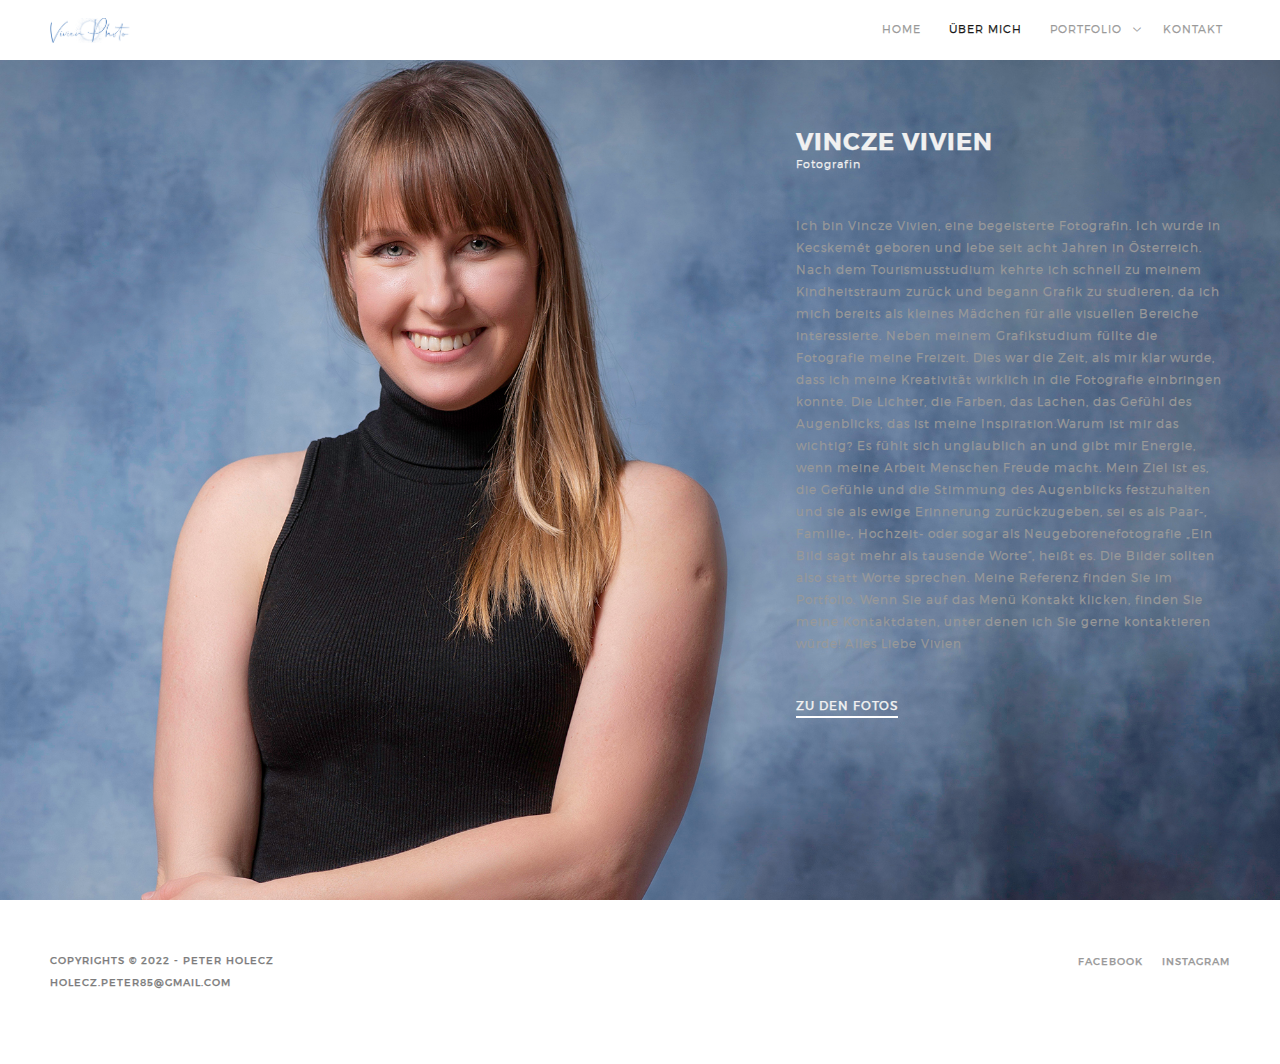
==== about.html @ 37af8d93 "remove meta" ====
<!DOCTYPE html>
<!--[if lt IE 7]>      <html class="no-js lt-ie9 lt-ie8 lt-ie7"> <![endif]-->
<!--[if IE 7]>         <html class="no-js lt-ie9 lt-ie8"> <![endif]-->
<!--[if IE 8]>         <html class="no-js lt-ie9"> <![endif]-->
<!--[if gt IE 8]><!--> 
<html class="no-js"> <!--<![endif]-->
    <head>
        <meta charset="utf-8">
        <title>Vivien Vincze Fotografin</title>
        <meta name="description" content="">
        <meta name="viewport" content="width=device-width, initial-scale=1">
        <link href="css/flexslider.css" rel="stylesheet" type="text/css" media="all"/>
        <link href="css/skeleton.css" rel="stylesheet" type="text/css" media="all"/>
 		<link href="css/base.css" rel="stylesheet" type="text/css" media="all"/>
		<link href="css/main.css" rel="stylesheet" type="text/css" media="all"/>
		<link href="css/font.css" rel="stylesheet" type="text/css">
		<link href="css/fontello.css" rel="stylesheet" type="text/css">
		<link href="css/themify-icons.css" rel="stylesheet" type="text/css">
        <!--[if gte IE 9]>
        	<link rel="stylesheet" type="text/css" href="css/ie9.css" />
		<![endif]-->
    </head>
    <body>
<div id="loader">
  <div id="loaderInner">
		<div class="loaderBars">
			<span class="bar1 bar"></span>
			<span class="bar2 bar"></span>
			<span class="bar3 bar"></span>
		</div>
  </div>
</div>
<div id="wrapper">
	<header class="header">
		<div class="nav-bar">
			<div class="container">
				<div class="main-nav">
					<div class="four columns logo-holder">
						<a href="index.html">
							<img class="logo" alt="Logo" src="img/logo.png">
						</a>
					</div>
					<div class="twelve columns tRight nav-holder">
						<a href="#" class="mobile-btn" ><i class="ti-menu"></i></a>
							<nav class="menu-holder main-nav">
								<ul class="menu">
									<li class="menu"><a href="index.html">HOME</a>	</li>
									<li class="menu"><a class="active" href="about.html">ÜBER MICH</a></li>
									<li class="sub"><a href="works_neugeborene.html">PORTFOLIO</a>
										<ul class="dropDown">
											<li><a href="works_babybauch.html">BABYBAUCH</a></li>
											<li><a href="works_hochzeit.html">HOCHZEIT</a></li>
											<li><a href="works_neugeborene.html">NEUGEBORENE</a></li>
											<li><a href="works_street.html">STREET</a></li>
										</ul>	
									</li>
									<li class="menu"><a href="contact.html">KONTAKT</a></li>
								</ul>
							</nav>
					</div>
				</div>
			</div>
		</div>
	</header>
	<section class="about hero full">
		<div class="background-image hero  profile full">
			<img alt="" class="" src="img/about/about.jpg">
		</div>
		<div class="container vertical-align">
			<div class="six columns  profile-info">
				<div class="content clearfix">
					<div class="content-inner">
						<h1>Vincze Vivien<span>Fotografin</span></h1>
						<p>Ich bin Vincze Vivien, eine begeisterte Fotografin.
									Ich wurde in Kecskemét geboren und lebe seit acht Jahren in Österreich.
									Nach dem Tourismusstudium kehrte ich schnell zu meinem Kindheitstraum zurück und begann Grafik zu studieren, da ich mich bereits als kleines Mädchen für alle visuellen Bereiche interessierte. Neben meinem Grafikstudium füllte die Fotografie meine Freizeit.
									Dies war die Zeit, als mir klar wurde, dass ich meine Kreativität wirklich in die Fotografie einbringen konnte. Die Lichter, die Farben, das Lachen, das Gefühl des Augenblicks, das ist meine Inspiration.Warum ist mir das wichtig? Es fühlt sich unglaublich an und gibt mir Energie, wenn meine Arbeit Menschen Freude macht.
									Mein Ziel ist es, die Gefühle und die Stimmung des Augenblicks festzuhalten und sie als ewige Erinnerung zurückzugeben, sei es als Paar-, Familie-, Hochzeit- oder sogar als Neugeborenefotografie
									„Ein Bild sagt mehr als tausende Worte“, heißt es. Die Bilder sollten also statt Worte sprechen. Meine Referenz finden Sie im Portfolio. Wenn Sie auf das Menü Kontakt klicken, finden Sie meine Kontaktdaten, unter denen ich Sie gerne kontaktieren würde!
									Alles Liebe
									Vivien</p>
						<a href="works_babybauch.html" class="link link-light">zu den Fotos</a>
					</div>	
				</div>
			</div>
		</div>
	</section>
	<footer class="footer-opaque ofsInMTop ofsInMBottom footer">
		<div class="container">
			<div class="row">
				<div class="eight columns rights">
					<p>Copyrights © 2022 - Peter Holecz<br>
					<a href="mailto:holecz.peter85@gmail.com">holecz.peter85@gmail.com</a></p>
				</div>
				<div class="eight columns tRight">
					<ul class="socials-footer socials">
						<li><a href="https://www.facebook.com/Vivien-Photo-112830856919132/">Facebook</a></li>
						<li><a href="https://www.instagram.com/_vivien.photo_/?hl=hu">Instagram</a></li>
					</ul>
				</div>
			</div>
		</div>
	</footer>
</div>			
	
<!--Javascript-->	
<script src="js/jquery-1.11.3.min.js" type="text/javascript"></script>
<script src="js/jquery-migrate-1.2.1.js" type="text/javascript"></script>			
<script src="js/jquery.flexslider-min.js" type="text/javascript"></script>
<script src="js/venobox.min.js" type="text/javascript"></script>
<script src="js/masonry.min.js" type="text/javascript"></script>
<script src="js/spectragram.min.js" type="text/javascript"></script>
<script src="js/modernizr.js" type="text/javascript"></script>
<script src="js/script.js" type="text/javascript"></script>


<!-- Google analytics -->


<!-- End google analytics -->


    </body>
</html>
---- css/skeleton.css ----
/*
* Skeleton V1.1
* Copyright 2011, Dave Gamache
* www.getskeleton.com
* Free to use under the MIT license.
* http://www.opensource.org/licenses/mit-license.php
* 8/17/2011
*/

/*

Grid 1200px
Nicolas Poliquin
polikin.ca

*/


/* Table of Contents
==================================================
    #Base 960 Grid
    #Tablet (Portrait)
    #Mobile (Portrait)
    #Mobile (Landscape)
    #Clearing */

.columns, 
.column { 	
	-webkit-transition: all 0.2s ease;
	  -moz-transition: all 0.2s ease;
	  -moz-transition: all 0.2s ease;
	  -ms-transition: all 0.2s ease;
	  -o-transition: all 0.2s ease;
	  transition: all 0.2s ease;
}

/* #Base 1200 Grid
================================================== */

    .container                                  { position: relative; width: 1200px; margin: 0 auto; padding: 0; }
    .container .column,
    .container .columns                         { float: left; display: inline; margin-left: 10px; margin-right: 10px; }
    .row                                        { margin-bottom: 20px; }

    /* Nested Column Classes */
    .column.alpha, .columns.alpha               { margin-left: 0; }
    .column.omega, .columns.omega               { margin-right: 0; }

    /* Base Grid */

	.container .one.column,
    .container .one.columns                     { width: 55px; }
    .container .two.columns                     { width: 120px; }
    .container .three.columns                   { width: 205px; }
    .container .four.columns                    { width: 280px; }
    .container .five.columns                    { width: 355px; }
    .container .six.columns                     { width: 430px; }
    .container .seven.columns                   { width: 505px; }
    .container .eight.columns                   { width: 580px; }
    .container .nine.columns                    { width: 655px; }
    .container .ten.columns                     { width: 730px; }
    .container .eleven.columns                  { width: 805px; }
    .container .twelve.columns                  { width: 880px; }
    .container .thirteen.columns                { width: 955px; }
    .container .fourteen.columns                { width: 1030px; }
    .container .fifteen.columns                 { width: 1105px; }
    .container .sixteen.columns                 { width: 1180px; }

    .container .one-third.column                { width: 380px; }
    .container .two-thirds.column               { width: 780px; }

    /* Offsets */
    .container .offset-by-one                   { padding-left: 75px;  }
    .container .offset-by-two                   { padding-left: 140px; }
    .container .offset-by-three                 { padding-left: 225px; }
    .container .offset-by-four                  { padding-left: 300px; }
    .container .offset-by-five                  { padding-left: 375px; }
    .container .offset-by-six                   { padding-left: 430px; }
    .container .offset-by-seven                 { padding-left: 525px; }
    .container .offset-by-eight                 { padding-left: 600px; }
    .container .offset-by-nine                  { padding-left: 675px; }
    .container .offset-by-ten                   { padding-left: 750px; }
    .container .offset-by-eleven                { padding-left: 825px; }
    .container .offset-by-twelve                { padding-left: 900px; }
    .container .offset-by-thirteen              { padding-left: 975px; }
    .container .offset-by-fourteen              { padding-left: 1050px; }
    .container .offset-by-fifteen               { padding-left: 1125px; }




/* #Tablet (Portrait)
================================================== */

    /* Note: Design for a width of 768px */

    @media only screen and (min-width: 768px) and (max-width: 959px) {
        .container                                  { width: 768px; }
        .container .one.column,
        .container .one.columns                     { width: 28px; }
        .container .two.columns                     { width: 76px; }
        .container .three.columns                   { width: 124px; }
        .container .four.columns                    { width: 172px; }
        .container .five.columns                    { width: 220px; }
        .container .six.columns                     { width: 268px; }
        .container .seven.columns                   { width: 316px; }
        .container .eight.columns                   { width: 364px; }
        .container .nine.columns                    { width: 412px; }
        .container .ten.columns                     { width: 460px; }
        .container .eleven.columns                  { width: 508px; }
        .container .twelve.columns                  { width: 556px; }
        .container .thirteen.columns                { width: 604px; }
        .container .fourteen.columns                { width: 652px; }
        .container .fifteen.columns                 { width: 700px; }
        .container .sixteen.columns                 { width: 748px; }

        .container .one-third.column                { width: 236px; }
        .container .two-thirds.column               { width: 492px; }

        /* Offsets */
        .container .offset-by-one                   { padding-left: 48px; }
        .container .offset-by-two                   { padding-left: 96px; }
        .container .offset-by-three                 { padding-left: 144px; }
        .container .offset-by-four                  { padding-left: 192px; }
        .container .offset-by-five                  { padding-left: 240px; }
        .container .offset-by-six                   { padding-left: 288px; }
        .container .offset-by-seven                 { padding-left: 336px; }
        .container .offset-by-eight                 { padding-left: 384px; }
        .container .offset-by-nine                  { padding-left: 432px; }
        .container .offset-by-ten                   { padding-left: 480px; }
        .container .offset-by-eleven                { padding-left: 528px; }
        .container .offset-by-twelve                { padding-left: 576px; }
        .container .offset-by-thirteen              { padding-left: 624px; }
        .container .offset-by-fourteen              { padding-left: 672px; }
        .container .offset-by-fifteen               { padding-left: 720px; }
    }

	/* Note: Design for a width 1024 Desktop
	================================================== */

	@media only screen and (min-width: 960px) and (max-width: 1199px) {
        /* Base Grid */
		.container                                  { width: 960px; }
	    .container .one.column,
	    .container .one.columns                     { width: 40px;  }
	    .container .two.columns                     { width: 100px; }
	    .container .three.columns                   { width: 160px; }
	    .container .four.columns                    { width: 220px; }
	    .container .five.columns                    { width: 280px; }
	    .container .six.columns                     { width: 340px; }
	    .container .seven.columns                   { width: 400px; }
	    .container .eight.columns                   { width: 460px; }
	    .container .nine.columns                    { width: 520px; }
	    .container .ten.columns                     { width: 580px; }
	    .container .eleven.columns                  { width: 640px; }
	    .container .twelve.columns                  { width: 700px; }
	    .container .thirteen.columns                { width: 760px; }
	    .container .fourteen.columns                { width: 820px; }
	    .container .fifteen.columns                 { width: 880px; }
	    .container .sixteen.columns                 { width: 940px; }

	    .container .one-third.column                { width: 300px; }
	    .container .two-thirds.column               { width: 620px; }

	    /* Offsets */
	    .container .offset-by-one                   { padding-left: 60px;  }
	    .container .offset-by-two                   { padding-left: 120px; }
	    .container .offset-by-three                 { padding-left: 180px; }
	    .container .offset-by-four                  { padding-left: 240px; }
	    .container .offset-by-five                  { padding-left: 300px; }
	    .container .offset-by-six                   { padding-left: 360px; }
	    .container .offset-by-seven                 { padding-left: 420px; }
	    .container .offset-by-eight                 { padding-left: 480px; }
	    .container .offset-by-nine                  { padding-left: 540px; }
	    .container .offset-by-ten                   { padding-left: 600px; }
	    .container .offset-by-eleven                { padding-left: 660px; }
	    .container .offset-by-twelve                { padding-left: 720px; }
	    .container .offset-by-thirteen              { padding-left: 780px; }
	    .container .offset-by-fourteen              { padding-left: 840px; }
	    .container .offset-by-fifteen               { padding-left: 900px; }
    }


/*  #Mobile (Portrait)
================================================== */

    /* Note: Design for a width of 320px */

    @media only screen and (max-width: 767px) {
        .container { width: 300px; }
        .container .columns,
        .container .column { margin: 0; }

        .container .one.column,
        .container .one.columns,
        .container .two.columns,
        .container .three.columns,
        .container .four.columns,
        .container .five.columns,
        .container .six.columns,
        .container .seven.columns,
        .container .eight.columns,
        .container .nine.columns,
        .container .ten.columns,
        .container .eleven.columns,
        .container .twelve.columns,
        .container .thirteen.columns,
        .container .fourteen.columns,
        .container .fifteen.columns,
        .container .sixteen.columns,
        .container .one-third.column,
        .container .two-thirds.column  { width: 300px; }

        /* Offsets */
        .container .offset-by-one,
        .container .offset-by-two,
        .container .offset-by-three,
        .container .offset-by-four,
        .container .offset-by-five,
        .container .offset-by-six,
        .container .offset-by-seven,
        .container .offset-by-eight,
        .container .offset-by-nine,
        .container .offset-by-ten,
        .container .offset-by-eleven,
        .container .offset-by-twelve,
        .container .offset-by-thirteen,
        .container .offset-by-fourteen,
        .container .offset-by-fifteen { padding-left: 0; }

    }


/* #Mobile (Landscape)
================================================== */

    /* Note: Design for a width of 480px */

    @media only screen and (min-width: 480px) and (max-width: 767px) {
        .container { width: 420px; }
        .container .columns,
        .container .column { margin: 0; }

        .container .one.column,
        .container .one.columns,
        .container .two.columns,
        .container .three.columns,
        .container .four.columns,
        .container .five.columns,
        .container .six.columns,
        .container .seven.columns,
        .container .eight.columns,
        .container .nine.columns,
        .container .ten.columns,
        .container .eleven.columns,
        .container .twelve.columns,
        .container .thirteen.columns,
        .container .fourteen.columns,
        .container .fifteen.columns,
        .container .sixteen.columns,
        .container .one-third.column,
        .container .two-thirds.column { width: 420px; }
    }


/* #Clearing
================================================== */

    /* Self Clearing Goodness */
    .container:after { content: "\0020"; display: block; height: 0; clear: both; visibility: hidden; }

    /* Use clearfix class on parent to clear nested columns,
    or wrap each row of columns in a <div class="row"> */
    .clearfix:before,
    .clearfix:after,
    .row:before,
    .row:after {
      content: '\0020';
      display: block;
      overflow: hidden;
      visibility: hidden;
      width: 0;
      height: 0; }
    .row:after,
    .clearfix:after {
      clear: both; }
    .row,
    .clearfix {
      zoom: 1; }

    /* You can also use a <br class="clear" /> to clear columns */
    .clear {
      clear: both;
      display: block;
      overflow: hidden;
      visibility: hidden;
      width: 0;
      height: 0;
    }
---- css/base.css ----
/*
* Skeleton V1.2
* Copyright 2011, Dave Gamache
* www.getskeleton.com
* Free to use under the MIT license.
* http://www.opensource.org/licenses/mit-license.php
* 6/20/2012
*/


/* Table of Content
==================================================
	#Reset & Basics
	#Basic Styles
	#Typography
	#Links
	#Browser Fix
	#Misc


/* #Reset & Basics (Inspired by E. Meyers)
================================================== */

*, *:before, *:after {
    -moz-box-sizing: border-box;
	-webkit-box-sizing :border-box;
	-ms-box-sizing: border-box;
	-o-box-sizing: border-box;
}


* { margin:0; padding:0; }

html { overflow-y: scroll; }

	html, body, div, span, applet, object, iframe, h1, h2, h3, h4, h5, h6, p, blockquote, pre, a, abbr, acronym, address, big, cite, code, dfn, em, img, ins, kbd, q, s, samp, small, strike, strong, sub, sup, tt, var, b, u, i, center, dl, dt, dd, ol, ul, li, fieldset, form, label, legend, table, caption, tbody, tfoot, thead, tr, th, td, article, aside, canvas, details, embed, figure, figcaption, footer, header, hgroup, menu, nav, output, ruby, section, summary, time, mark, audio, video {
		margin: 0;
		padding: 0;
		border: 0;
		font-size: 100%;
		font: inherit;
		vertical-align: baseline; 
		text-decoration:none;}
	article, aside, details, figcaption, figure, footer, header, hgroup, menu, nav, section {
		display: block; }

	ol, ul {
		list-style: none; }
	blockquote, q {
		quotes: none; }
	blockquote:before, blockquote:after,
	q:before, q:after {
		content: '';
		content: none; }
	table {
		border-collapse: collapse;
		border-spacing: 0; }


a, a:hover, a:active, a:visited, a:focus {
    text-decoration: none;
}


section{
	overflow:hidden;
	position: relative;
}

		
img {
    display: inline-block;
    vertical-align: middle;
}

img {
    height: auto;
    max-width: 100%;
}
#map img { max-width: none; }

*::-moz-selection {
    background: #111111;
    color: #ffffff;
}

a:focus {
outline: 0;
}

iframe{width:100%;frameborder:0;display:inline-block;}
	


/* #Basic Styles
================================================== */
	body {
		background: #ffffff;
		font: 13px/21px "montserratregular",Arial,sans-serif;
		color: #999999;
		-webkit-font-smoothing: antialiased; /* Fix for webkit rendering */
		-webkit-text-size-adjust: 100%;
		margin:0;
		letter-spacing:1px;
		-webkit-text-stroke: 0.25px;


		
 }






/* #Typography and #Common style
================================================== */
	h1, h2, h3, h4, h5, h6 {color: #181818;font-weight: normal;text-transform:uppercase;margin-bottom:10px;}
	

	
	
	
	h2{font-size:18px;}
	h3{font-size:15px;margin-bottom:10px;}
	
	em { font-style: italic; }
	strong {color: #181818; }
	small { font-size: 80%; }
	
	.smallIntro p {
	    color: #ffffff;
	    display: inline-block;
	    font-size: 20px;
	}
	
	.largeIntro, .projIntro, .pSingleIntro{
		width:70%;
		margin:0 auto;
	}
	
	
	.title, .link {
	    border-bottom: 2px solid #181818;
	    color: #181818;
	    display: inline-block;
	    font-size: 12px;
	    letter-spacing: 1px;
		text-transform:uppercase;
	}
	
	
	
	
	.title-light, .link-light {
	    border-bottom: 2px solid #ffffff;
	    color: #ffffff;
	}
	
	
	
	p{
		line-height:22px;
		font-size:12px;
	}
	

	
	
	nav ul.menu li, p, nav ul.cart li, .hero .left-intro h1 span , .intro-alt h1 span, .main-slider .caption span, .about .profile-info h1 span , .about-intro  h1 span, .album-cat li, .info-inner  span, .prod-info span.prod-price, .prod-price, .prod-quantity , 
	.review-meta .rating, .review-meta span.author, .review-meta span.time, .post-meta h5, .meta-bottom ul li, .contact-info h1, .contact-form h1{
		font-family: 'montserratlight',Arial,sans-serif;
	}
	
	
	.hero .left-intro h1, .hero .content blockquote h1 , .intro-alt h1, .main-slider .caption h1, .about .profile-info h1 , .about-intro h1, .post-title h1 a{
	    font-family: 'montserratbold',Arial,sans-serif;

	}
	
	
	
	.hero .content blockquote p {
		font-family: 'montserrathairline',Arial,sans-serif;

	}
	
	
	.footer p{
		font-family:"montserratregular",Arial,sans-serif;
	}
	
	

/* #Links
================================================== */
	
	a, .work-info .info-inner, .dropdown-holder .dropdown, .prod-info .prod-inner, input[type="text"],  textarea, .work:hover .background-image, .work:hover img  {
		
		transition: all 0.3s ease-in-out 0s;
		-ms-transition: all 0.3s ease-in-out 0s;
		-webkit-transition:all 0.3s ease-in-out 0s;
		-moz-transition: all 0.3s ease-in-out 0s;
		-o-transition: all 0.3s ease-in-out 0s;
		
		
		
	}
	
	
	
/* #Browser Fix
================================================== */



	.pagination ul li , .testimonials, .socials, .hero .left-intro, .hero .right-intro, .background-image.profile, .footer, .about-alt-holder, .about-intro , .about-img, .contact-holder, 
.contact-info.info-left, .contact-form.info-right, input[type="submit"] ,input[type="text"],textarea, .contact-form form input[type="submit"], form, .comments .author-img, .pagination, .product-row, .product-container, .prod-details, .contact-info , 
.flex-control-nav, .flex-control-paging, .main-slider .flex-direction-nav .flex-next, .main-slider .flex-direction-nav .flex-prev
, .album-cat, .work, .work.masonry img, .client-holder, .client-list li, .album-cat.fixed {

 			box-sizing:border-box;
			-moz-box-sizing:border-box; /* Firefox */
		}



/* #Misc
================================================== */
	.ofsTopH{padding-top:160px !important;}
	.ofsBottomH{padding-bottom:160px !important;}
	.ofsBottomL{padding-bottom:100px !important;}
	.ofsTopL{padding-top:100px !important;}
	.ofsBottom{padding-bottom:80px !important;}
	.ofsTop{padding-top:80px !important;}
	.ofsBottomM{padding-bottom:70px !important;}
	.ofsTopM{padding-top:70px !important;}
	.tCenter {text-align: center;}
	.tLeft {text-align: left;}
	.tRight {text-align: right;}
	.ofsInMTop{padding-top:50px !important;}
	.ofsInMBottom{padding-bottom:50px !important;}
	.ofsInTop{padding-top:60px !important;}
	.ofsInBottom{padding-bottom:60px !important;}
	.ofsTMedium{padding-top:40px !important;} 
	.ofsBMedium{padding-bottom:40px !important;}
	.ofsTSmall{padding-top:20px !important;} 
	.ofsBSmall{padding-bottom:20px !important;}
	.ofsT-Small{padding-top:30px !important;} 
	.ofsB-Small{padding-bottom:30px !important;}
	.margTMedium{margin-top:40px !important;}
	.margBMedium{margin-bottom:40px !important;}
	.margTop{margin-top:60px !important;}
	.margMTop{margin-top:70px !important;}
	.margLTop{margin-top:80px !important;}
	.margBottom{margin-bottom:60px !important;}
	.margMBottom{margin-bottom:70px !important;}
	.margLBottom{margin-bottom:80px !important;}
	.margHBottom{margin-bottom:100px !important;}
	.margHTop{margin-top:100px !important;}
	.margHHTop{margin-top:150px !important;}
	.margHHBottom{margin-bottom:150px !important;}
	.singleOffset{margin-top:71px !important;}
	.blogSingle.singleOffset {margin-top: 64px !important;}
	.bgGrey{background:#f1f1f1;}
	.bgWhite{background:#ffffff;}
	.bgDark{background:#181818;}
	.bgYellow{background:#e59e05;}
	.secTitle.pricingTitle h1{color:#f4f4f4;}
	.noGap{margin:0 !important;width: 200px !important;}
	.noMRight{margin-left:0 !important;}
---- css/main.css ----
/*
*	SELFIE (HTML version)
* 	Copyright 2015
* 	www.mutationmedia.net
* 	Created by : Benaissa Ghrib
*
*/


/* Table of Content
==================================================
1-Preloader
2-Wrapper
3-Header
4-Home section
5-About section
6-Works section
7-Shop section
8-BLog section
9-Contact section
10-Footer
11-Media queries



/* Create four equal columns that sits next to each other */
.row-gallery  {
	display: -ms-flexbox; /* IE10 */
	display: flex;
	-ms-flex-wrap: wrap; /* IE10 */
	flex-wrap: wrap;
	padding: 0 4px;
  }
  
.column-gallery {
	flex: 25%;
	max-width: 25%;
	padding: 0 4px;
  }
  
  .column-gallery img {
	margin-top: 8px;
	vertical-align: middle;
	width: 100%;
  }
  
  /* Responsive layout - makes a two column-layout instead of four columns */
  @media screen and (max-width: 800px) {
	.column-gallery {
	  flex: 50%;
	  max-width: 50%;
	}
  }
  
  /* Responsive layout - makes the two columns stack on top of each other instead of next to each other */
  @media screen and (max-width: 600px) {
	.column-gallery {
	  flex: 100%;
	  max-width: 100%;
	}
  }
  .hovereffect .overlay {
	width:100%;
	height:100%;
	position:absolute;
	overflow:hidden;
	top:0;
	left:0;
	opacity:0;
	background-color:rgba(0,0,0,0.5);
	-webkit-transition:all .4s ease-in-out;
	transition:all .4s ease-in-out
	}
	
  .hovereffect img {
	display:block;
	position:relative;
	-webkit-transition:all .4s linear;
	transition:all .4s linear;
	}
  .hovereffect { 
	
	overflow:hidden;
	position:relative;
	text-align:center;
	cursor:default;
	}
	.hovereffect:hover img {
	  -ms-transform:scale(1.2);
	  -webkit-transform:scale(1.2);
	   transform:scale(1.2);
	   opacity:0.6;
  }
  .hovereffect:hover .overlay {
		opacity:0.6;
		filter:alpha(opacity=100);
   }
	  

/*
*	SELFIE (HTML version)
* 	Copyright 2015
* 	www.mutationmedia.net
* 	Created by : Benaissa Ghrib
*
*/


/* Table of Content
==================================================
1-Preloader
2-Wrapper
3-Header
4-Home section
5-About section
6-Works section
7-Shop section
8-BLog section
9-Contact section
10-Footer
11-Media queries




/*Preloader*/
#loader {
    background: #ffffff;
    bottom: 0;
    height: 100%;
    left: 0;
    position: fixed;
    right: 0;
    top: 0;
    width: 100%;
    z-index: 9999;
}


#loaderInner {
    background-image: url(../img/spinner.png);
    background-position: 50% center;
    background-repeat: no-repeat;
	background-size: 30px 30px;
    height: 100%;
    left: 0;
    position: absolute;
    top: 0;
    width: 100%;

}



/*End preloader*/


/*Wrapper*/


#wrapper{
	position:relative;
	width:100%;
	overflow: hidden;
}



/*End wrapper*/




/*Header*/

header.header{
	left: 0;
    overflow: visible;
    position: fixed;
    top:0;
	left:0;
    z-index:1000;
	width:100%;
	background:#ffffff;

}

.main-nav .logo {
    bottom: 7px;
    max-width: 80px;
    position: relative;
	margin-top:25px;
}


.nav-bar {
    height: 60px;
    margin: 0;
    max-height: 60px;
}


nav ul.menu{
	display: inline-block;
	line-height: 30px;
	
}



nav ul.menu li{
	display: inline-block;
	font-size: 10.5px;
	position:relative;
	text-transform: uppercase;
	padding-bottom: 15px;
    padding-left: 10px;
    padding-top: 15px;
	letter-spacing:1px;
}



nav ul.menu li.sub:after {
    content: "\e64b";
	font-family: "themify";	
    line-height: normal;
	font-size:8px;
}


nav ul.menu a{
	color:#999999;
	display: inline-block;
	padding:0 7px;

}


nav ul.menu a:hover{
	color:#181818;
}


nav ul.menu a.active{
	color:#181818;
}


nav ul.menu ul {
	width:200px;
	opacity:1;
	position: absolute;
	top: 60px;
	left:15px;
	z-index:9999;
	display:none;
	background:#ffffff;
	text-align:left;
	border:none;
	padding-bottom:10px;
	padding-top:10px;
	

	
}

nav ul.cart ul{
	width:200px;
	opacity:1;
	position: absolute;
	top: 60px;
	right:0;
	z-index:9999;
	background:#ffffff;
	display:none;
	text-align:left;
	border:none;
	padding-bottom:10px;
	padding-top:10px;
}


nav ul.menu li:last-child ul{ 
	left:-110px;
}

nav ul.cart{ 
	float:right;
	position:relative;
}


nav ul.cart li{

	display: inline-block;
	font-size: 10.5px;
	letter-spacing: 1px;
	text-transform:uppercase;

}


nav ul.cart .cart-info{
	padding-bottom: 18px;
	padding-left: 20px;
	padding-top: 20px;
	cursor:pointer;

}


nav ul.cart ul li{
	cursor:default;
}


nav ul.cart li i {
    color: #2c2c2c;
    font-size: 16px;
}


nav ul.cart li span.count {
    background: #181818;
    border-radius: 100%;
	-moz-border-radius:100%;
	-webkit-border-radius :100%;
	-ms-border-radius:100%;
	-o-border-radius: 100%;
    color: #ffffff;
    font-size: 9px;
    height: 17px;
    left: 30px;
    line-height: 16px;
    position: absolute;
    text-align: center;
    top: 9px;
    width: 17px;
}


nav ul.menu ul li, nav ul.cart ul li{
	
	width:180px;
	float: none;
	display:block;
	margin-right:0;
	padding:0;
	position:relative;
}

									  
nav ul.menu ul li a, nav ul.cart ul li{
	display:block;
	padding:0 0 5px 25px;
}


nav ul.menu ul ul {
	left: 95%;
	top: -3px;
}


/*Mobile menu button*/

.mobile-btn {
	padding:5px;
	text-align:center;
	z-index:1000;
	display:none;
}


.mobile-btn i{
	font-size:18px;
	color:#2c2c2c;
}



/*End header*/





/*Home section*/





.overlay:before {
    background: #181818;
    content: "";
    height: 100%;
    position: absolute;
    left: 0;
    top: 0;
    width: 100%;
    opacity: 0.2;
}



.hero {
	position:relative;
	padding: 160px 0;
}




.background-image {
    background-attachment: scroll;
    background-clip: border-box;
    background-color: #ffffff;
    background-image: none;
    background-origin: padding-box;
    background-position: 50% 50% !important;
    background-repeat: no-repeat ;
    background-size: cover !important;
    height: 100%;
    width: 100%;
	position:absolute;

}



.background-image.hero, .background-image.intro, .home .main-slider , .home .main-slider li.background-image {
   	position:absolute !important;
	left:0;
	top:0;
	bottom:0;
	right:0;

}




.background-image.intro {
    background-position: 0 50% !important;
}


.background-image.profile {
    background-position: 0 25% !important;
}


.container .left-intro, .container .right-intro{
	margin-right:0 !important;
	margin-left:0 !important;
}

.hero .left-intro {
	overflow: hidden;
	margin-left: 3px !important;

}


.hero .left-intro, .hero .right-intro {
    height: 312px;
	position:relative;

}


.hero .left-intro, .hero .right-intro{
    padding-left: 40px;
	padding-top: 60px;
}


.hero .right-intro {
    padding-left: 40px;
}


.hero .left-intro h1{
	font-size:24px;
	color:#f1f1f1;
	letter-spacing:1px;
}

.hero .left-intro h1 span {
	display:block;
	font-size:11px;
	text-transform:none;
	margin-top:1px;
}


.hero .left-intro a {
	text-transform:uppercase;
	margin-top:40%;
	color:#f1f1f1;
}


.hero .content-inner{
	position:relative;
}



.hero .content blockquote h1 {
	color:#777777;
	font-size:12px;
	text-transform:none;
	padding-left:5px
	
}

.hero .content blockquote p {
	color:#ffffff;
	font-size:21px;
	text-transform:none;
	line-height:33px;
	width:94%;
	margin-top:25px;
	overflow:hidden;
	padding-left:5px;
	
}


.hero .content blockquote span {
	color:#777777;
	font-size:30px;
	margin-top:35px;
	margin-left:-9px;
	display:block;
	transform: rotate(180deg);
	-ms-transform: rotate(180deg);
	-webkit-transform:rotate(180deg);
	-moz-transform: rotate(180deg);
	-o-transform: rotate(180deg);
	float:left;
	
}



.intro-alt h1{
	font-size:24px;
	color:#181818;
	letter-spacing:1px;
}


.intro-alt h1 span {
    display: block;
    font-size: 11px;
    margin-top: 5px;
    text-transform: none;

}



.main-slider .caption{
	position:absolute;
	right:0;
	top:200px;
	
}


.main-slider .caption h1{
	font-size: 24px;
	color:#ffffff;
	letter-spacing:1px;
}


.main-slider .caption span{
	display:block;
	font-size:11px;
	text-transform: none;
}



.instaFeed li {
    position: relative;
}


.instaInner .instaFeed li {
    background-size: cover !important;
    display: inline;
    float: left;
    height: 100%;
    overflow: hidden;
    width: 12%;
	margin:0 20px 20px 0;
}



/*End home section*/




/*About section*/


.about .profile-info{
	margin-left: 63%;
}


.about .profile-info h1 {
	font-size:24px;
	color:#f1f1f1;
	margin-bottom:40px;
	letter-spacing:1px;
}

.about .profile-info h1 span {
	display:block;
	font-size:11px;
	text-transform:none;
	margin-top:1px;
}


.about .profile-info p {
	color:#999999;
	font-size:12px;
}


.about .profile-info a {
	margin-top:40px;
	color:#f1f1f1;

}


.container .about-alt-holder{
	float:none;
	display:inline-block;
}


.about-alt-holder {
	
	  display: -webkit-flex !important;
	  display: -moz-flex !important;
	  display: -ms-flexbox !important;
	  display: flex !important;
	  align-items: center;
	  -webkit-align-items: center;
	  justify-content: center;
	  -webkit-justify-content: center;
	
}


.about-intro{
	padding:60px;
	
}



.about-img .background-image{
	width:515px !important;
	background-position:50% !important;
}



.about-intro h1 {
    color: #181818;
    font-size: 24px;
    margin-bottom: 40px;
	letter-spacing:1px;	
}


.about-intro  h1 span {
    display: block;
    font-size: 11px;
    margin-top: 1px;
    text-transform: none;
}



.about-intro a {
    margin-top: 40px;
}




.client-list{
    width: 55%;
}


.container .client-list li{
	margin: 5px 4px;
	background:#ffffff;
}



.client-list li{
    padding: 20px;
}



.client-list li img{
	display:inline-block;
}


/*End about section*/




/*Works section*/


.works-holder{
	position:relative;
}


.works-holder .album-cat, .works-holder .work{
	height:260px;
}


.works-holder .work.masonry{
	height:auto;
}


.album-cat{
	background:#ffffff;
	padding:52px 40px;
}


.album-cat a.active {
    color: #181818;
}


.album-cat.filter li a.active {
    color:#181818;
}



.album-cat li{
	margin-top:4px;
	margin-bottom:4px;
	text-transform:uppercase;
	font-size:10.6px;
	letter-spacing:1px;
}

.album-cat li a{
	color:#999999;
}


.album-cat li a:hover{
	color:#181818;
}


.album-cat.filter{
	margin: 0 auto;
    position: static;
    width: 45%;
	background: #ffffff;
    border-radius: 3px;
	-moz-border-radius:3px;
	-webkit-border-radius :3px;
	-ms-border-radius:3px;
	-o-border-radius:3px;
    height: auto;
	padding: 6px 0;
	text-align:center;
}




.album-cat.fixed {
    left: 50%;
    margin-left: -270px;
    position: fixed;
    top: 150px;
    z-index: 20;
	width: auto;
	padding:6px 25px;
	box-shadow: 0 0 2px rgba(0, 0, 0, 0.1);
	-moz-box-shadow:0 0 2px rgba(0, 0, 0, 0.1);
	-webkit-box-shadow :0 0 2px rgba(0, 0, 0, 0.1);
	-ms-box-shadow:0 0 2px rgba(0, 0, 0, 0.1);
	-o-box-shadow:0 0 2px rgba(0, 0, 0, 0.1);
}



.album-cat.filter li{
	display:inline-block;
	margin:0 8px;
}


.album-cat.filter li a{
	color:#999999;
}





.disable:before{
	opacity:.7;
	background-color: #ffffff;
    content: "";
    display: block;
    height: 100%;
    left: 0;
    position: absolute;
    top: 0;
    width: 100%;
	z-index:12;
}


.works-holder .work, .works-holder .album-cat {
    overflow: hidden !important;
}


.works-holder .work .background-image{
    width: 100% !important;
}



.work{

	overflow:hidden;
	display:inline-block;
	position:relative;
}


.work.grid{
	
    display: block;
    float: left;
    position: relative;
    width: 25%;
}

.work.masonry { max-width: 100%; }


.work.wide{
	
    display: block;
    float: left;
    position: relative;
    width: 25%;
}




.container .work.masonry{
	margin-bottom:20px;
}




.work.alt img{
   display: inline-block;
  	width: 100%;
}





.work{padding: 0;}

.work.masonry img {
    display: inline-block;
    width: 100%;
}


.work:hover .background-image, .work:hover img{
    -moz-transform: scale(1.2)  ;
	-webkit-transform: scale(1.2) ;
	-o-transform: scale(1.2)  ;
	transform: scale(1.2) ;	
	
}


.work.disable:hover .background-image {
	transform: none;
	-moz-transform: none;
	-webkit-transform: none;
	-o-transform: none;
}


.work-info {
    background:#ffffff;
    height: 100%;
    position: absolute;
    width: 100%;
    z-index: 10;
	left:0;
	top:0;
}


.info-inner{
	position:absolute;
	width: 100%;

}

.work-info:hover .info-inner {
    opacity: 1;
    transform: translate3d(0px, 0px, 0px);
	transform: translate3d(0px, 0px, 0px);
	-moz-transform: translate3d(0px, 0px, 0px);
	-webkit-transform: translate3d(0px, 0px, 0px);
	-o-transform: translate3d(0px, 0px, 0px);
}


.work-info .info-inner {
    opacity: 0;
    transform: translate3d(0px, 50px, 0px);
	-moz-transform: translate3d(0px, 50px, 0px);
	-webkit-transform: translate3d(0px, 50px, 0px);
	-o-transform: translate3d(0px, 50px, 0px);
}


.info-inner  h3 {
    color: #181818;
    margin-bottom: 10px;
	text-align:center;
	font-size:12px;
	letter-spacing:1px;
}

.info-inner span {
	display:block;
	font-size:11px;
	text-transform:none;
	color:#999999;
}




.albums-nav h3{
	font-size:13px;
}

.albums-nav h3 span{
	color:#999999;
}


.work-slider .slides li{
	height:500px;
}



.works-single {
	
	  display: -webkit-flex !important;
	  display: -moz-flex !important;
	  display: -ms-flexbox !important;
	  display: flex !important;
	  align-items: center;
	  -webkit-align-items: center;
	  justify-content: center;
	  -webkit-justify-content: center;
}


.work-single-desc{
	padding:30px;
}


.work-single-desc .detail .desc, .work-single-desc .detail .value{
	display:block;
	letter-spacing:1px;
}


.work-single-desc .detail{
	margin-bottom:10px;
}


.work-single-desc .detail:last-child{
	margin-bottom:0;
}


.work-single-desc .detail .desc{
	color:#181818;
	font-size:12px;
	text-transform:uppercase;
	letter-spacing: 1px;
}


.work-single-desc .detail .value{
	font-size:11px;
	letter-spacing: 1px;
}


.work-single-desc .detail ul{
	margin-top:5px;
}


.socials-work li{
	display:block;
    font-size: 10px;
    letter-spacing: 1px;
	text-transform: uppercase;
}


.socials-work a{
	color:#999999;
}


/*End works section*/



/*Shop section*/


.products-sorting {
	padding:15px 0;
}

.results h3 {
    margin-top: 8px;
}

.dropdown-holder::after {
    border-color: #181818 transparent;
    border-style: solid;
    border-width: 4px 4px 0;
    content: "";
    height: 0;
    margin-top: 0;
    position: absolute;
    right: 15px;
    top: 50%;
    width: 0;
}

.dropdown-holder.active .dropdown {
    display:block;
    pointer-events: auto;
}

.dropdown-holder {
    background: #ffffff;
    color: #999999;
    cursor: pointer;
    margin: 0 auto;
    outline:  none;
    padding: 8px 15px;
    position: relative;
    width: 200px;
	float:right;
	letter-spacing:1px;
	font-size:12px;
}


.dropdown-holder .dropdown {
    background: #ffffff;
    left: 0;
	display:none;
	padding: 0 20px;
    pointer-events: none;
    position: absolute;
    right: 0;
    top: 100%;
	z-index:900;
}


.dropdown-holder .dropdown a{
	color:#999999;
	margin-top:5px;
	margin-bottom:5px;
	display:inline-block;
}


.product-row{
	margin-bottom:20px;
}



.prod{
	height:360px;
	position:relative;
	overflow:hidden;
}


.prod-img span.sale, .prod-img span.new, .prod-slider span.sale{
	background:#181818;
	border-bottom:2px solid #181818;
    color: #ffffff;
    font-size: 10px;
    left: 20px;
    position: absolute;
    text-align: center;
	padding:0 10px;
    top: 20px;
    z-index: 9;
	text-transform:uppercase;
}



.prod-info {
    background: #ffffff;
    height: 100%;
    position: absolute;
    width: 100%;
    z-index: 10;
	left:0;
	top:0;
	text-align:center;
	cursor:pointer;
	
}


.prod-inner{
	position:absolute;
	width: 100%;
	bottom:125px;
}


.prod-info:hover .prod-inner {
    opacity: 1;
	transform: translate3d(0px, 0px, 0px);
	-moz-transform: translate3d(0px, 0px, 0px);
	-webkit-transform: translate3d(0px, 0px, 0px);
	-o-transform:translate3d(0px, 0px, 0px);
}


.prod-info .prod-inner {
    opacity: 0;
	transform: translate3d(0px, 50px, 0px);
	-moz-transform: translate3d(0px, 50px, 0px);
	-webkit-transform: translate3d(0px, 50px, 0px);
	-o-transform:translate3d(0px, 50px, 0px);
}



.prod-info span{
	color:#999999;
}




.prod-info h3{
	font-size:12px;
	margin-bottom:3px;
	letter-spacing:1px;
	color:#181818;
}

.prod-info span.prod-price{
	font-size:13px;
	display:block;
	margin-bottom:15px;
	letter-spacing:1px;
}


.prod-btn li{
	display:inline-block;
	margin-left:2px;
	margin-right:2px;
}


.prod-btn a {
    border: 1px solid #181818;
    display: inline-block;
    height: 40px;
    width: 40px;
	border-radius:100%;
	-moz-border-radius: 100%;
	-webkit-border-radius :100%;
	-ms-border-radius: 100%;
	-o-border-radius: 100%;
	display:inline-block;
	color:#181818;
}

.prod-btn a i{
    line-height:35px;
}



.pagination ul{
	display:inline-block;
}


.pagination ul li {
    color: #cccccc;
    display: inline;
    font-size: 12px;
	
}

.pagination ul li.prev a{
	border-radius:3px 0 0 3px;
	-moz-border-radius: 3px 0 0 3px;
	-webkit-border-radius :3px 0 0 3px;
	-ms-border-radius: 3px 0 0 3px;
	-o-border-radius: 3px 0 0 3px;
}

.pagination ul li.next a{
	border-radius:0 3px 3px 0;
	-moz-border-radius:0 3px 3px 0;
	-webkit-border-radius :0 3px 3px 0;
	-ms-border-radius: 0 3px 3px 0;
	-o-border-radius: 0 3px 3px 0;
}


.pagination ul li a {
    background: #ffffff;
    color: #cccccc;
    float: left;
    height: 35px;
    line-height: 36px;
    margin-right: 2px;
    width: 35px;
}


.pagination ul li a:hover, .pagination ul li span:hover {
    color: #181818;
}


.pagination ul li a.selected {
    color: #181818;
}


.pagination ul li i {
    margin:0;
	width:auto;
}




.prod-price  {
    font-size: 18px;
	letter-spacing:1px;
}


.price-det span.amount{
	margin-right:20px;
}


.price-det ins span.amount{
	color:#181818;
}


.prod-details .prod-desc, .prod-details  .prod-meta, .prod-details  .prod-price, .prod-details  .prod-quantity {
    margin-top: 30px;
}

.prod-details .prod-desc p{
	width:80%;
}


.prod-meta {
	font-size:12px;
}


.prod-meta a{
	color:#999999;
}


.prod-quantity input[type="text"]{
	width: 60px;
	height:45px;
}

.prod-quantity input[type="text"] , .prod-quantity  input[type="submit"] {
    background: #ffffff;
    border: medium none;
    display: inline;
    float: left;
    font-size: 11px;
    text-align: center;
    vertical-align: middle;
	margin-right:5px;
	text-transform:uppercase;
	padding:0;
}


.prod-quantity input[type="submit"] {
	margin-right:10px;
	margin-top:0;
	background: #181818;
	color:#ffffff;
	cursor:pointer;
}




ul.tabs {
  padding: 0;
  text-align: left; 
}


ul.tabs li {
	
    margin: 0 30px 0 0;
	text-transform:uppercase;
	cursor:pointer;
}


ul.tabs li.active {
  border-bottom: solid 2px #181818;
}


ul.tab li {
	
  display: none;
  padding: 20px 0 30px;
  font-size:12px;
}


ul.tab li.active {
  display: block; 
}

	
.review{
	border-bottom: 1px solid #cccccc;
    padding-bottom: 20px;
	margin-bottom: 20px;
}


.reviews .review:last-child{
	border-bottom: none;
	padding-bottom:0;
}

.review-meta .rating, .review-meta span.author, .review-meta span.time{
	float:left;
	margin-right:30px;
	font-size:12px;
	letter-spacing:1px;
}

.review-meta .rating{
	color:#181818;
}


.review p{
	margin-top:12px;
}

.container .tabbed-content .respond{
	padding:0;
	display:block;
}




/*End shop section*/



/*Blog section*/


.container .blog-holder, .container .post-content, .container .comment-holder, .container .respond {
    display: inline-block;
    float: none;
}

.post-media{
	position:relative;
}

.post-media , .post-media .slides li{
	height:500px;
}






.post-content{
	top:-80px;
	position:relative;
	z-index:800;
}

.blog-holder{
	position:relative;
}


.post-meta h5{
	font-size:12px;
	color:#666666;
	margin-bottom:0;
}


.post-title h1 a{
	font-size:26px;
	text-transform:none;
	color:#181818;
}

.post-detail{
	padding:0 80px;
}


.post-detail.single p{
	margin-bottom:20px;
}


.post-detail.single p:last-child{
	margin-bottom:0;
}


.meta-bottom ul li{
	display:inline;
	margin-left:4px;
	margin-right:4px;
	color:#666666;
	font-size:12px;
}

.meta-bottom ul li a{
	color:#666666;
}


.meta-bottom ul li a:hover{
	color:#181818;
}

.meta-bottom ul li i{
	margin-right:8px;
}


.comment-holder, .respond{
	padding:60px 40px;
}




.comment-content {
    margin-bottom: 15px;
    margin-left: 140px;
}


.comments .author-img  {
    border-radius: 100%;
	-moz-border-radius:100%;
	-webkit-border-radius :100%;
	-ms-border-radius:100%;
	-o-border-radius: 100%;
    float: left;
    height: 100px;
    overflow: hidden;
    padding: 5px;
    width: 100px;
}


.comments .author-img img {
    border-radius: 100%;
	-moz-border-radius:100%;
	-webkit-border-radius :100%;
	-ms-border-radius:100%;
	-o-border-radius: 100%;
    display: inline-block;
    height: 88px;
    width: 100px;
}


.comment {
    padding: 5px 0 20px;
    position: relative;
}


.comments-info{
	margin-bottom:10px;
}





.comment.children {
    margin-top: 30px;
}


.comments a {
    display: inline-block;
	letter-spacing:1px;
}


.author a {
    color: #181818;
    font-size: 12px;
}


.comments .replys {
    margin-left: 40px;
}


.comments .replys.children {
    margin-left: 80px;
}


.comments .reply-btn {
    float: right;
}


.comments .reply-btn a {
    font-size: 10px;
	text-transform:uppercase;
}



.comment-content .date a {
    color: #777777;
    display: inline-block;
    font-size: 10px;
}



.inputColumns  .column1 ,  .inputColumns  .column2 {
	float: left;
    width: 50%;
}

.inputColumns  .column1 .columnInner {
	padding: 0 5px 0 0;
}

.inputColumns  .column2 .columnInner {
	padding: 0 0 0 10px;
}


.respond .review-form {
	width:100%;
}


.respond .review-form input[type="text"], .respond .review-form textarea {
    background: #ffffff;
    border: 1px solid #ffffff;
}


.respond .reply-form textarea, .respond .review-form textarea {
	height:140px;
}


/*End blog section*/


/*Contact section*/


.container .contact-holder{
	padding-left: 590px;
}


.contact-info, .contact-form{
	padding:  70px 50px;
}


.contact-info h1, .contact-form h1{
	font-size:20px;
	letter-spacing:1px;
	margin-bottom:40px;
	color:#ffffff;
}


.contact-info.info-left h1{
	color:#ffffff;
	font-size:18px;
}

.contact-form.info-right h1{
	color:#181818;
	font-size:18px;
}


.contact-form h1{
	color:#ffffff;
	font-size:18px;
}


.contact-info p{
	padding-bottom:30px;
	font-size:12px;
	color:#777777;
	letter-spacing:1px;
}


.contact-info a{
	color:#777777;
}

.contact-info p:last-child{
	padding-bottom:0;
}


.contact-hero{
	height:400px;
	position:relative;
}


.contact-hero-info{
	position:absolute;
	right:30px;
	top:50px;
}

.container .contact-info.info-left, .container .contact-form.info-right{
	margin: 0;
	width:590px;
	padding: 80px 80px 35px;
	min-height:500px;
}



input[type="text"],  textarea{
    background:#f1f1f1;
	border:1px solid #f1f1f1;
    color: #999999;
    font-family: 'montserratregular';
    font-size: 13px;
    margin: 0 0 15px;
    outline: 0 none;
    overflow: hidden;
    padding: 13px 20px;
    resize: none;
    width: 100%;
	letter-spacing:1px;
}


textarea {
    color: #999999 !important;
    font-family: 'montserratregular';
    width: 100%;
	height:120px;
}


 input[type="submit"]{
	color:#ffffff;
	background:#181818;
	border:none;
	display: inline-block;
    float: right;
    height:45px;
	width: 150px;
	text-transform:uppercase;
	font-size:11px;
	font-family: 'montserratregular';
	cursor:pointer;
	letter-spacing:1px;
}

.contact-form form input[type="submit"]{
	width: 100%;
}


#success, #error {
    display: none;
    position: relative;
}


#success h2, #error h2 {
    color: #181818;
    font-size: 10px;
    left: 0;
    position: absolute;
    text-transform: none;
    top: 50px;
}


.errorForm {
    border-bottom: 1px solid #181818 !important;
}


#map{
	height:400px;
}


/*End contact section*/



/*Footer*/

/*Footer transparent*/

.footer-transparent{
    height: auto;
    left: 0;
	right:0;
    margin: 0 auto;
    padding: 0;
    position: absolute;
    bottom: 50px;
    z-index: 500;
}


.footer p{
	font-size:10px;
	letter-spacing:1px;
	text-transform:uppercase;
}


.footer-transparent p{
    color:#ffffff;
}

.footer-transparent.dark p{
    color:#b2b2b2;
}


.footer-opaque p{
    color:#7c7c7c;
}

.footer-transparent .rights a{
    color:#ffffff;
	
}

.footer-transparent.dark .rights a{
    color:#b2b2b2;
	
}


.footer-opaque .rights a{
    color:#7c7c7c;
	
}

.socials-footer li {
    display: inline-block;
    font-size: 10px;
    letter-spacing: 1px;
    margin-right: 15px;
    text-align: center;
    text-transform: uppercase;
}

.socials-footer li:last-child{
	margin-right:0;
}

.socials-footer a {
    display: inline-block;
	color:#ffffff;

}

.socials-footer.dark a {
	color:#b2b2b2;

}


.footer-opaque .socials-footer a {
    color: #999999;
}

/*End footer*/





/*Media queries*/


/*iPad Portrait */
@media only screen and (min-width: 720px) and (max-width: 1280px) {
		.container .contact-info.info-left, .container .contact-form.info-right{width:470px;}
		.container .contact-holder{padding-left:470px;}
		.prod{height:auto;margin-bottom:20px;}
		.prod-details{margin-top:30px !important;}
		.instaInner .instaFeed li{width: 13.8%;}
		.album-cat.filter{width:57%;}
		.album-cat.fixed{width: auto;margin-left: -266px;}
		.hero .content blockquote p{font-size:18px;}
		.hero .left-intro a{margin-top:50%;}
		.album-cat{padding:52px 30px;}
}


/*iPad lanscape*/
@media screen and (max-device-width: 960px) and (min-width: 1000px) and (max-width: 1030px){
	input, textarea{-webkit-appearance: none;-webkit-border-radius:0;}
	.hero .content blockquote p{font-size:18px;}
	.hero .left-intro, .hero .right-intro{height:280px;padding-left: 40px;padding-top: 40px;}
	.main-slider .flex-control-nav {left: 46.2%;}
	.main-slider .flex-direction-nav .flex-next{right: 42.2%;}
	.main-slider .flex-direction-nav .flex-prev{left: 42.4%;}
	.instaInner .instaFeed li{width:13.8%;}
	.container .client-holder .two.columns {width: 120px;}
	.client-list{width:70%;}
	.album-cat {padding: 25px 30px;}
	.album-cat.filter{width:56%;}
	.album-cat.fixed{width:auto;margin-left: -270px;}
	.works-holder .work.grid, .works-holder .work.grid.wide {height: 200px;}
	.works-holder .work, .works-holder .album-cat{height:200px;}
	.prod{height:auto;}
	.prod-details{margin-top:25px !important;}
	.comments .replys.children {margin-left: 30px;}
	.container .contact-holder{padding-left:470px;}
	.container .contact-info.info-left, .container .contact-form.info-right{width:470px;}


}

/* Tablet Portrait size -> standard 960 */
@media only screen and (min-width: 768px) and (max-width: 959px) {
	input, textarea{-webkit-appearance: none;-webkit-border-radius:0;}
	.nav-holder{float:left;width:100% !important;text-align:left;}
	nav ul.menu{padding-top:20px;}
	nav ul.menu, nav ul.cart{display:block;}
	nav ul.menu li, nav ul.cart li{width:100%;}
	nav ul.cart{float:none;}
	nav.main-nav{display:none;margin-bottom:10px;}
	nav ul.menu li{display:block; text-align:left;padding-left:0;padding-bottom:3px;padding-top:3px;background:none;width:100%;}
	nav ul.menu li a{padding:0; margin:0;}
	.mobile-btn{display: inline-block;position: absolute;top:16px;right:10px;}
	nav ul.menu ul, nav ul.cart ul {position:static;background: none;}
	nav ul.menu  ul  li, nav ul.cart  ul  li {background: none ;background-image:none !important;}
	nav ul.menu ul  li a, nav ul.cart ul  li a{padding:4px 0 4px 10px;}
	nav ul.cart .cart-info{padding-left:0;}
	nav ul.cart li span.count{left:10px;}
	nav ul.menu li.sub:after{position:absolute;right:30px;top:15px;}
	nav ul.menu ul{padding-top:0;padding-bottom:0;}
	nav ul.menu ul li a, nav ul.cart ul li a{padding: 0 0 0 10px;}	
	/*Cart updates*/
	nav ul.cart li{padding-left: 0;padding-bottom: 10px;}
	nav ul.cart .cart-info{padding-bottom: 0;}
	nav ul.cart ul li {padding: 12px 0 5px 10px;}
	/*End cart updates*/
	.home .container .offset-by-three {padding-left: 155px;}
	.hero .content blockquote p{font-size:15px;}
	.hero .left-intro, .hero .right-intro{height:260px;padding-left: 30px;padding-top: 40px;}
	.hero .content blockquote p{margin-top:18px;line-height: 25px;}
	.hero .content blockquote span {margin-top:20px;}
	.hero .left-intro h1{font-size:18px;}
	.hero .left-intro h1 span{font-size:10px;}
	.main-slider .caption{right:10px;}
	.instaInner .instaFeed li{width:16.4%;}
	.background-image.profile {background-position: -250px 30px !important;}
	.about .profile-info {margin-left: 55%;}
	.about-intro{padding:32px;}
	.about-intro h1{font-size:18px;margin-bottom:20px}
	.about-intro h1 span{font-size:10px;}
	.container .client-holder .two.columns {width: 120px;}
	.client-list{width:90%;}
	.container .about-alt-holder .offset-by-one{padding-left:30px;}	
	.works-holder .work.grid, .works-holder .work.grid.wide {height: 200px;}
	.works-holder .work, .works-holder .album-cat{height:200px;}
	.album-cat {padding: 25px 12px;}
	.album-cat.filter{width:75%;}
	.album-cat.fixed{width:auto;}
	.prod{height:auto;}
	.prod-details{margin-top:0 !important;}
	.prod-img span.sale, .prod-img span.new, .prod-slider span.sale{left:6px;top:6px;}
	.comments .replys.children {margin-left: 20px;}
	.container .contact-holder{padding-left:374px;}
	.container .contact-info.info-left, .container .contact-form.info-right{width:374px;}
	.contact .background-image{ background-position: 20% 50% !important;}
	.contact-info.info-left, .contact-form.info-right{padding:80px 60px 35px;}
	
	
}


/* Mobile Landscape Size -> Tablet Portrait size*/
@media only screen and (min-width: 480px) and (max-width: 767px) {
	input, textarea{-webkit-appearance: none;-webkit-border-radius:0;}
	.nav-holder{float:left;width:100% !important;text-align:left;}
	nav ul.menu{padding-top:20px;}
	nav ul.menu, nav ul.cart{display:block;}
	nav ul.menu li, nav ul.cart li{width:100%;}
	nav ul.cart{float:none;}
	nav.main-nav{display:none;margin-bottom:10px;}
	nav ul.menu li{display:block; text-align:left;padding-left:0;padding-bottom:3px;padding-top:3px;background:none;width:100%;}
	nav ul.menu li a{padding:0; margin:0;}
	.mobile-btn{display: inline-block;position: absolute;top:16px;right:-6px;}
	nav ul.menu ul, nav ul.cart ul {position:static;background: none;}
	nav ul.menu  ul  li, nav ul.cart  ul  li {background: none ;background-image:none !important;}
	nav ul.menu ul  li a, nav ul.cart ul  li a{padding:4px 0 4px 10px;}
	nav ul.cart .cart-info{padding-left:0;}
	nav ul.cart li span.count{left:10px;}
	nav ul.menu li.sub:after{position:absolute;right:4px;top:15px;}
	nav ul.menu ul{padding-top:0;padding-bottom:0;}
	nav ul.menu ul li a, nav ul.cart ul li a{padding: 0 0 0 10px;}	
	/*Cart updates*/
	nav ul.cart li{padding-left: 0;padding-bottom: 10px;}
	nav ul.cart .cart-info{padding-bottom: 0;}
	nav ul.cart ul li {padding: 12px 0 5px 10px;}
	/*End cart updates*/
	.hero.full{padding: 50px 0 20px;height:100% !important;}
	.hero .left-intro{margin-left:0 !important;}
	.hero .left-intro a{margin-top:35%;}
	.hero .right-intro{height:360px;}
	.hero .left-intro, .hero .right-intro{padding-left:30px;}
	.hero .content blockquote p{font-size:20px;}
	.instaInner .instaFeed li{width:100%; display:inline-block;float:none;margin:0 0 20px 0;}
	.album-cat.filter li{display:block;margin-bottom:10px;margin-top:10px;}
	.album-cat.fixed{top:80px;margin-left:-85px;}
	.about .profile-info{margin-left:0;}
	.background-image.profile {background-position: 50% 30% !important;}
	.about-alt-holder, .works-single{display:inline-block !important;}
	.client-list{width:100%;}
	.container .client-list li{width:120px !important;}
	.works-holder.row, .works-holder .row{margin-bottom:0;}
	.about-intro{padding:60px 50px;}
	.work.grid, .work.wide{width:100%;}
	.container .work.grid, .container .work, .container .album-cat, .work-single-desc, .container .about-intro, .instaInner .instaFeed  {margin-bottom:20px;}
	.albums-nav .tCenter, .albums-nav .tRight{text-align:left;}
	.albums-nav .link, .albums-nav h3{margin-bottom:10px;margin-top:10px;}
	.prod{height:auto;margin-bottom:20px;}
	.product-row{margin-bottom:0;}
	.container .prod{margin-bottom:20px;}
	.prod-details{margin-top:40px !important;}
	.review-meta .rating, .review-meta span.author, .review-meta span.time{display:block;float:none; margin-right:0;margin-bottom:5px;}
	.dropdown-holder{float:left;margin-top:20px;width:100%;}
	.post-detail{padding:0 40px;}
	.post-content{top:0;}
	.pagination.blog {padding-top:80px;}
	.comments .replys.children {margin-left: 20px;}
	.post.single{margin-bottom:80px;}
	.comments .author-img{float:none;}
	.comment-content{margin-left:0;margin-top:20px;}
	.contact .background-image{ background-position: 20% 50% !important;}
	.container .contact-holder{padding-left:0;}
	.container .contact-info.info-left, .container .contact-form.info-right{width:420px;padding:80px 60px 35px;}
	.footer-transparent{position:static;margin-top:50px;}
	.footer .tRight{text-align:left;}
	.footer .socials-footer{margin-top:10px;}
	.footer .socials-footer li{margin-right: 9px;}
	
}



/* Mobile Portrait Size -> Mobile Landscape Size */
@media only screen and (max-width:479px) {
	input, textarea{-webkit-appearance: none;-webkit-border-radius:0;}
	.vbox-title{left:-40px !important;top: 40px !important;}
	
	.nav-holder{float:left;width:100% !important;text-align:left;}
	nav ul.menu{padding-top:20px;}
	nav ul.menu, nav ul.cart{display:block;}
	nav ul.menu li, nav ul.cart li{width:100%;}
	nav ul.cart{float:none;}
	nav.main-nav{display:none;margin-bottom:10px;}
	nav ul.menu li{display:block; text-align:left;padding-left:0;padding-bottom:3px;padding-top:3px;background:none;width:100%;}
	nav ul.menu li a{padding:0; margin:0;}
	.mobile-btn{display: inline-block;position: absolute;top:16px;right:-6px;}
	nav ul.menu ul, nav ul.cart ul {position:static;background: none;}
	nav ul.menu  ul  li, nav ul.cart  ul  li {background: none ;background-image:none !important;}
	nav ul.menu ul  li a, nav ul.cart ul  li a{padding:4px 0 4px 10px;}
	nav ul.cart .cart-info{padding-left:0;}
	nav ul.cart li span.count{left:10px;}
	nav ul.menu li.sub:after{position:absolute;right:4px;top:15px;}
	nav ul.menu ul, nav ul.cart ul{padding-top:0;padding-bottom:0;}
	nav ul.menu ul li a{padding: 0 0 0 10px;}
	/*Cart updates*/
	nav ul.cart li{padding-left: 0;padding-bottom: 10px;}
	nav ul.cart .cart-info{padding-bottom: 0;}
	nav ul.cart ul li {padding: 12px 0 5px 10px;}
	/*End cart updates*/
	.hero.full{padding: 50px 0 20px;height:100% !important;}
	.hero .left-intro{margin-left:0 !important;}
	.hero .left-intro a{margin-top:50%;}
	.hero .right-intro{height:390px;}
	.hero .left-intro, .hero .right-intro{padding-left:30px;}
	.hero .content blockquote p{font-size:20px;}
	.instaInner .instaFeed li{width:100%; display:inline-block;float:none;margin:0 0 20px 0;}
	.album-cat.filter li{display:block;margin-bottom:10px;margin-top:10px;}
	.album-cat.fixed{top:80px;margin-left:-81px;}
	.about .profile-info{margin-left:0;}
	.background-image.profile {background-position: 50% 30% !important;}
	.about-alt-holder, .works-single{display:inline-block !important;}
	.client-list{width:100%;}
	.container .client-list li{width:120px !important;}
	.works-holder.row, .works-holder .row{margin-bottom:0;}
	.about-intro{padding:60px 30px;}
	.work.grid, .work.wide{width:100%;}
	.container .work.grid, .container .work, .container .album-cat, .work-single-desc, .container .about-intro, .instaInner .instaFeed  {margin-bottom:20px;}
	.albums-nav .tCenter, .albums-nav .tRight{text-align:left;}
	.albums-nav .link, .albums-nav h3{margin-bottom:10px;margin-top:10px;}
	.prod{height:auto;margin-bottom:20px;}
	.product-row{margin-bottom:0;}
	.container .prod{margin-bottom:20px;}
	.prod-details{margin-top:40px !important;}
	ul.tabs li{margin:0 3px 0 0;}
	.review-meta .rating, .review-meta span.author, .review-meta span.time{display:block;float:none; margin-right:0;margin-bottom:5px;}
	.prod-img span.sale, .prod-img span.new, .prod-slider span.sale{left:10px;top:10px;}
	.dropdown-holder{float:left;margin-top:20px;width:100%;}
	.post-detail{padding:0 40px;}
	.post-content{top:0;}
	.pagination.blog {padding-top:80px;}
	.comments .replys.children {margin-left: 15px;}
	.post.single{margin-bottom:80px;}
	.respond .review-form input[type="text"], .respond .review-form input[type="submit"], .reply-form input[type="submit"]{width:100%;}
	.comments .author-img{float:none;}
	.comment-content{margin-left:0;margin-top:20px;}
	.contact .background-image{ background-position: 20% 50% !important;}
	.contact-info{padding:70px 33px;}
	.contact-info h1{font-size:17px;}
	.inputColumns .column1, .inputColumns .column2{width: 100%; padding: 0;}
	.inputColumns .column1 .columnInner, .inputColumns .column2 .columnInner{padding: 0;}
	.container .contact-holder{padding-left:0;}
	.container .contact-info.info-left, .container .contact-form.info-right{width:300px;padding:80px 30px 35px;}
	.footer-transparent{position:static;margin-top:50px;}
	.footer .tRight{text-align:left;}
	.footer .socials-footer{margin-top:10px;}
	.footer .socials-footer li{margin-right: 9px;}
	
}

/* -------------------- End media queries -------------------- */
---- css/font.css ----
@font-face {
    font-family: 'montserratbold';
    src: url('../font/montserrat-bold-webfont.eot');
    src: url('../font/montserrat-bold-webfont.eot?#iefix') format('embedded-opentype'),
         url('../font/montserrat-bold-webfont.woff2') format('woff2'),
         url('../font/montserrat-bold-webfont.woff') format('woff'),
         url('../font/montserrat-bold-webfont.ttf') format('truetype'),
         url('../font/montserrat-bold-webfont.svg#montserratbold') format('svg');
    font-weight: normal;
    font-style: normal;

}




@font-face {
    font-family: 'montserrathairline';
    src: url('../font/montserrat-hairline-webfont.eot');
    src: url('../font/montserrat-hairline-webfont.eot?#iefix') format('embedded-opentype'),
         url('../font/montserrat-hairline-webfont.woff2') format('woff2'),
         url('../font/montserrat-hairline-webfont.woff') format('woff'),
         url('../font/montserrat-hairline-webfont.ttf') format('truetype'),
         url('../font/montserrat-hairline-webfont.svg#montserrathairline') format('svg');
    font-weight: normal;
    font-style: normal;

}




@font-face {
    font-family: 'montserratlight';
    src: url('../font/montserrat-light-webfont.eot');
    src: url('../font/montserrat-light-webfont.eot?#iefix') format('embedded-opentype'),
         url('../font/montserrat-light-webfont.woff2') format('woff2'),
         url('../font/montserrat-light-webfont.woff') format('woff'),
         url('../font/montserrat-light-webfont.ttf') format('truetype'),
         url('../font/montserrat-light-webfont.svg#montserratlight') format('svg');
    font-weight: normal;
    font-style: normal;

}



@font-face {
    font-family: 'montserratregular';
    src: url('../font/montserrat-regular-webfont.eot');
    src: url('../font/montserrat-regular-webfont.eot?#iefix') format('embedded-opentype'),
         url('../font/montserrat-regular-webfont.woff2') format('woff2'),
         url('../font/montserrat-regular-webfont.woff') format('woff'),
         url('../font/montserrat-regular-webfont.ttf') format('truetype'),
         url('../font/montserrat-regular-webfont.svg#montserratregular') format('svg');
    font-weight: normal;
    font-style: normal;

}
---- css/fontello.css ----
@font-face {
  font-family: 'fontello';
  src: url('../font/fontello.eot?40602024');
  src: url('../font/fontello.eot?40602024#iefix') format('embedded-opentype'),
       url('../font/fontello.woff?40602024') format('woff'),
       url('../font/fontello.ttf?40602024') format('truetype'),
       url('../font/fontello.svg?40602024#fontello') format('svg');
  font-weight: normal;
  font-style: normal;
}
/* Chrome hack: SVG is rendered more smooth in Windozze. 100% magic, uncomment if you need it. */
/* Note, that will break hinting! In other OS-es font will be not as sharp as it could be */
/*
@media screen and (-webkit-min-device-pixel-ratio:0) {
  @font-face {
    font-family: 'fontello';
    src: url('../font/fontello.svg?40602024#fontello') format('svg');
  }
}
*/
 
 [class^="icon-"]:before, [class*=" icon-"]:before {
  font-family: "fontello";
  font-style: normal;
  font-weight: normal;
  speak: none;
 
  display: inline-block;
  text-decoration: inherit;
  width: 1em;
  margin-right: .2em;
  text-align: center;
  /* opacity: .8; */
 
  /* For safety - reset parent styles, that can break glyph codes*/
  font-variant: normal;
  text-transform: none;
 
  /* fix buttons height, for twitter bootstrap */
  line-height: 1em;
 
  /* Animation center compensation - margins should be symmetric */
  /* remove if not needed */
  margin-left: .2em;
 
  /* you can be more comfortable with increased icons size */
  /* font-size: 120%; */
 
  /* Font smoothing. That was taken from TWBS */
  -webkit-font-smoothing: antialiased;
  -moz-osx-font-smoothing: grayscale;
 
  /* Uncomment for 3D effect */
  /* text-shadow: 1px 1px 1px rgba(127, 127, 127, 0.3); */
}
 
.icon-quote:before { content: '\e800'; } /* '' */
.icon-angle-double-left:before { content: '\e801'; } /* '' */
.icon-angle-double-right:before { content: '\e802'; } /* '' */
---- css/themify-icons.css ----
@font-face {
	font-family: 'themify';
	src:url('../font/themify.eot?-fvbane');
	src:url('../font/themify.eot?#iefix-fvbane') format('embedded-opentype'),
		url('../font/themify.woff?-fvbane') format('woff'),
		url('../font/themify.ttf?-fvbane') format('truetype'),
		url('../font/themify.svg?-fvbane#themify') format('svg');
	font-weight: normal;
	font-style: normal;
}

[class^="ti-"], [class*=" ti-"] {
	font-family: 'themify';
	speak: none;
	font-style: normal;
	font-weight: normal;
	font-variant: normal;
	text-transform: none;
	line-height: 1;

	/* Better Font Rendering =========== */
	-webkit-font-smoothing: antialiased;
	-moz-osx-font-smoothing: grayscale;
}

.ti-wand:before {
	content: "\e600";
}
.ti-volume:before {
	content: "\e601";
}
.ti-user:before {
	content: "\e602";
}
.ti-unlock:before {
	content: "\e603";
}
.ti-unlink:before {
	content: "\e604";
}
.ti-trash:before {
	content: "\e605";
}
.ti-thought:before {
	content: "\e606";
}
.ti-target:before {
	content: "\e607";
}
.ti-tag:before {
	content: "\e608";
}
.ti-tablet:before {
	content: "\e609";
}
.ti-star:before {
	content: "\e60a";
}
.ti-spray:before {
	content: "\e60b";
}
.ti-signal:before {
	content: "\e60c";
}
.ti-shopping-cart:before {
	content: "\e60d";
}
.ti-shopping-cart-full:before {
	content: "\e60e";
}
.ti-settings:before {
	content: "\e60f";
}
.ti-search:before {
	content: "\e610";
}
.ti-zoom-in:before {
	content: "\e611";
}
.ti-zoom-out:before {
	content: "\e612";
}
.ti-cut:before {
	content: "\e613";
}
.ti-ruler:before {
	content: "\e614";
}
.ti-ruler-pencil:before {
	content: "\e615";
}
.ti-ruler-alt:before {
	content: "\e616";
}
.ti-bookmark:before {
	content: "\e617";
}
.ti-bookmark-alt:before {
	content: "\e618";
}
.ti-reload:before {
	content: "\e619";
}
.ti-plus:before {
	content: "\e61a";
}
.ti-pin:before {
	content: "\e61b";
}
.ti-pencil:before {
	content: "\e61c";
}
.ti-pencil-alt:before {
	content: "\e61d";
}
.ti-paint-roller:before {
	content: "\e61e";
}
.ti-paint-bucket:before {
	content: "\e61f";
}
.ti-na:before {
	content: "\e620";
}
.ti-mobile:before {
	content: "\e621";
}
.ti-minus:before {
	content: "\e622";
}
.ti-medall:before {
	content: "\e623";
}
.ti-medall-alt:before {
	content: "\e624";
}
.ti-marker:before {
	content: "\e625";
}
.ti-marker-alt:before {
	content: "\e626";
}
.ti-arrow-up:before {
	content: "\e627";
}
.ti-arrow-right:before {
	content: "\e628";
}
.ti-arrow-left:before {
	content: "\e629";
}
.ti-arrow-down:before {
	content: "\e62a";
}
.ti-lock:before {
	content: "\e62b";
}
.ti-location-arrow:before {
	content: "\e62c";
}
.ti-link:before {
	content: "\e62d";
}
.ti-layout:before {
	content: "\e62e";
}
.ti-layers:before {
	content: "\e62f";
}
.ti-layers-alt:before {
	content: "\e630";
}
.ti-key:before {
	content: "\e631";
}
.ti-import:before {
	content: "\e632";
}
.ti-image:before {
	content: "\e633";
}
.ti-heart:before {
	content: "\e634";
}
.ti-heart-broken:before {
	content: "\e635";
}
.ti-hand-stop:before {
	content: "\e636";
}
.ti-hand-open:before {
	content: "\e637";
}
.ti-hand-drag:before {
	content: "\e638";
}
.ti-folder:before {
	content: "\e639";
}
.ti-flag:before {
	content: "\e63a";
}
.ti-flag-alt:before {
	content: "\e63b";
}
.ti-flag-alt-2:before {
	content: "\e63c";
}
.ti-eye:before {
	content: "\e63d";
}
.ti-export:before {
	content: "\e63e";
}
.ti-exchange-vertical:before {
	content: "\e63f";
}
.ti-desktop:before {
	content: "\e640";
}
.ti-cup:before {
	content: "\e641";
}
.ti-crown:before {
	content: "\e642";
}
.ti-comments:before {
	content: "\e643";
}
.ti-comment:before {
	content: "\e644";
}
.ti-comment-alt:before {
	content: "\e645";
}
.ti-close:before {
	content: "\e646";
}
.ti-clip:before {
	content: "\e647";
}
.ti-angle-up:before {
	content: "\e648";
}
.ti-angle-right:before {
	content: "\e649";
}
.ti-angle-left:before {
	content: "\e64a";
}
.ti-angle-down:before {
	content: "\e64b";
}
.ti-check:before {
	content: "\e64c";
}
.ti-check-box:before {
	content: "\e64d";
}
.ti-camera:before {
	content: "\e64e";
}
.ti-announcement:before {
	content: "\e64f";
}
.ti-brush:before {
	content: "\e650";
}
.ti-briefcase:before {
	content: "\e651";
}
.ti-bolt:before {
	content: "\e652";
}
.ti-bolt-alt:before {
	content: "\e653";
}
.ti-blackboard:before {
	content: "\e654";
}
.ti-bag:before {
	content: "\e655";
}
.ti-move:before {
	content: "\e656";
}
.ti-arrows-vertical:before {
	content: "\e657";
}
.ti-arrows-horizontal:before {
	content: "\e658";
}
.ti-fullscreen:before {
	content: "\e659";
}
.ti-arrow-top-right:before {
	content: "\e65a";
}
.ti-arrow-top-left:before {
	content: "\e65b";
}
.ti-arrow-circle-up:before {
	content: "\e65c";
}
.ti-arrow-circle-right:before {
	content: "\e65d";
}
.ti-arrow-circle-left:before {
	content: "\e65e";
}
.ti-arrow-circle-down:before {
	content: "\e65f";
}
.ti-angle-double-up:before {
	content: "\e660";
}
.ti-angle-double-right:before {
	content: "\e661";
}
.ti-angle-double-left:before {
	content: "\e662";
}
.ti-angle-double-down:before {
	content: "\e663";
}
.ti-zip:before {
	content: "\e664";
}
.ti-world:before {
	content: "\e665";
}
.ti-wheelchair:before {
	content: "\e666";
}
.ti-view-list:before {
	content: "\e667";
}
.ti-view-list-alt:before {
	content: "\e668";
}
.ti-view-grid:before {
	content: "\e669";
}
.ti-uppercase:before {
	content: "\e66a";
}
.ti-upload:before {
	content: "\e66b";
}
.ti-underline:before {
	content: "\e66c";
}
.ti-truck:before {
	content: "\e66d";
}
.ti-timer:before {
	content: "\e66e";
}
.ti-ticket:before {
	content: "\e66f";
}
.ti-thumb-up:before {
	content: "\e670";
}
.ti-thumb-down:before {
	content: "\e671";
}
.ti-text:before {
	content: "\e672";
}
.ti-stats-up:before {
	content: "\e673";
}
.ti-stats-down:before {
	content: "\e674";
}
.ti-split-v:before {
	content: "\e675";
}
.ti-split-h:before {
	content: "\e676";
}
.ti-smallcap:before {
	content: "\e677";
}
.ti-shine:before {
	content: "\e678";
}
.ti-shift-right:before {
	content: "\e679";
}
.ti-shift-left:before {
	content: "\e67a";
}
.ti-shield:before {
	content: "\e67b";
}
.ti-notepad:before {
	content: "\e67c";
}
.ti-server:before {
	content: "\e67d";
}
.ti-quote-right:before {
	content: "\e67e";
}
.ti-quote-left:before {
	content: "\e67f";
}
.ti-pulse:before {
	content: "\e680";
}
.ti-printer:before {
	content: "\e681";
}
.ti-power-off:before {
	content: "\e682";
}
.ti-plug:before {
	content: "\e683";
}
.ti-pie-chart:before {
	content: "\e684";
}
.ti-paragraph:before {
	content: "\e685";
}
.ti-panel:before {
	content: "\e686";
}
.ti-package:before {
	content: "\e687";
}
.ti-music:before {
	content: "\e688";
}
.ti-music-alt:before {
	content: "\e689";
}
.ti-mouse:before {
	content: "\e68a";
}
.ti-mouse-alt:before {
	content: "\e68b";
}
.ti-money:before {
	content: "\e68c";
}
.ti-microphone:before {
	content: "\e68d";
}
.ti-menu:before {
	content: "\e68e";
}
.ti-menu-alt:before {
	content: "\e68f";
}
.ti-map:before {
	content: "\e690";
}
.ti-map-alt:before {
	content: "\e691";
}
.ti-loop:before {
	content: "\e692";
}
.ti-location-pin:before {
	content: "\e693";
}
.ti-list:before {
	content: "\e694";
}
.ti-light-bulb:before {
	content: "\e695";
}
.ti-Italic:before {
	content: "\e696";
}
.ti-info:before {
	content: "\e697";
}
.ti-infinite:before {
	content: "\e698";
}
.ti-id-badge:before {
	content: "\e699";
}
.ti-hummer:before {
	content: "\e69a";
}
.ti-home:before {
	content: "\e69b";
}
.ti-help:before {
	content: "\e69c";
}
.ti-headphone:before {
	content: "\e69d";
}
.ti-harddrives:before {
	content: "\e69e";
}
.ti-harddrive:before {
	content: "\e69f";
}
.ti-gift:before {
	content: "\e6a0";
}
.ti-game:before {
	content: "\e6a1";
}
.ti-filter:before {
	content: "\e6a2";
}
.ti-files:before {
	content: "\e6a3";
}
.ti-file:before {
	content: "\e6a4";
}
.ti-eraser:before {
	content: "\e6a5";
}
.ti-envelope:before {
	content: "\e6a6";
}
.ti-download:before {
	content: "\e6a7";
}
.ti-direction:before {
	content: "\e6a8";
}
.ti-direction-alt:before {
	content: "\e6a9";
}
.ti-dashboard:before {
	content: "\e6aa";
}
.ti-control-stop:before {
	content: "\e6ab";
}
.ti-control-shuffle:before {
	content: "\e6ac";
}
.ti-control-play:before {
	content: "\e6ad";
}
.ti-control-pause:before {
	content: "\e6ae";
}
.ti-control-forward:before {
	content: "\e6af";
}
.ti-control-backward:before {
	content: "\e6b0";
}
.ti-cloud:before {
	content: "\e6b1";
}
.ti-cloud-up:before {
	content: "\e6b2";
}
.ti-cloud-down:before {
	content: "\e6b3";
}
.ti-clipboard:before {
	content: "\e6b4";
}
.ti-car:before {
	content: "\e6b5";
}
.ti-calendar:before {
	content: "\e6b6";
}
.ti-book:before {
	content: "\e6b7";
}
.ti-bell:before {
	content: "\e6b8";
}
.ti-basketball:before {
	content: "\e6b9";
}
.ti-bar-chart:before {
	content: "\e6ba";
}
.ti-bar-chart-alt:before {
	content: "\e6bb";
}
.ti-back-right:before {
	content: "\e6bc";
}
.ti-back-left:before {
	content: "\e6bd";
}
.ti-arrows-corner:before {
	content: "\e6be";
}
.ti-archive:before {
	content: "\e6bf";
}
.ti-anchor:before {
	content: "\e6c0";
}
.ti-align-right:before {
	content: "\e6c1";
}
.ti-align-left:before {
	content: "\e6c2";
}
.ti-align-justify:before {
	content: "\e6c3";
}
.ti-align-center:before {
	content: "\e6c4";
}
.ti-alert:before {
	content: "\e6c5";
}
.ti-alarm-clock:before {
	content: "\e6c6";
}
.ti-agenda:before {
	content: "\e6c7";
}
.ti-write:before {
	content: "\e6c8";
}
.ti-window:before {
	content: "\e6c9";
}
.ti-widgetized:before {
	content: "\e6ca";
}
.ti-widget:before {
	content: "\e6cb";
}
.ti-widget-alt:before {
	content: "\e6cc";
}
.ti-wallet:before {
	content: "\e6cd";
}
.ti-video-clapper:before {
	content: "\e6ce";
}
.ti-video-camera:before {
	content: "\e6cf";
}
.ti-vector:before {
	content: "\e6d0";
}
.ti-themify-logo:before {
	content: "\e6d1";
}
.ti-themify-favicon:before {
	content: "\e6d2";
}
.ti-themify-favicon-alt:before {
	content: "\e6d3";
}
.ti-support:before {
	content: "\e6d4";
}
.ti-stamp:before {
	content: "\e6d5";
}
.ti-split-v-alt:before {
	content: "\e6d6";
}
.ti-slice:before {
	content: "\e6d7";
}
.ti-shortcode:before {
	content: "\e6d8";
}
.ti-shift-right-alt:before {
	content: "\e6d9";
}
.ti-shift-left-alt:before {
	content: "\e6da";
}
.ti-ruler-alt-2:before {
	content: "\e6db";
}
.ti-receipt:before {
	content: "\e6dc";
}
.ti-pin2:before {
	content: "\e6dd";
}
.ti-pin-alt:before {
	content: "\e6de";
}
.ti-pencil-alt2:before {
	content: "\e6df";
}
.ti-palette:before {
	content: "\e6e0";
}
.ti-more:before {
	content: "\e6e1";
}
.ti-more-alt:before {
	content: "\e6e2";
}
.ti-microphone-alt:before {
	content: "\e6e3";
}
.ti-magnet:before {
	content: "\e6e4";
}
.ti-line-double:before {
	content: "\e6e5";
}
.ti-line-dotted:before {
	content: "\e6e6";
}
.ti-line-dashed:before {
	content: "\e6e7";
}
.ti-layout-width-full:before {
	content: "\e6e8";
}
.ti-layout-width-default:before {
	content: "\e6e9";
}
.ti-layout-width-default-alt:before {
	content: "\e6ea";
}
.ti-layout-tab:before {
	content: "\e6eb";
}
.ti-layout-tab-window:before {
	content: "\e6ec";
}
.ti-layout-tab-v:before {
	content: "\e6ed";
}
.ti-layout-tab-min:before {
	content: "\e6ee";
}
.ti-layout-slider:before {
	content: "\e6ef";
}
.ti-layout-slider-alt:before {
	content: "\e6f0";
}
.ti-layout-sidebar-right:before {
	content: "\e6f1";
}
.ti-layout-sidebar-none:before {
	content: "\e6f2";
}
.ti-layout-sidebar-left:before {
	content: "\e6f3";
}
.ti-layout-placeholder:before {
	content: "\e6f4";
}
.ti-layout-menu:before {
	content: "\e6f5";
}
.ti-layout-menu-v:before {
	content: "\e6f6";
}
.ti-layout-menu-separated:before {
	content: "\e6f7";
}
.ti-layout-menu-full:before {
	content: "\e6f8";
}
.ti-layout-media-right-alt:before {
	content: "\e6f9";
}
.ti-layout-media-right:before {
	content: "\e6fa";
}
.ti-layout-media-overlay:before {
	content: "\e6fb";
}
.ti-layout-media-overlay-alt:before {
	content: "\e6fc";
}
.ti-layout-media-overlay-alt-2:before {
	content: "\e6fd";
}
.ti-layout-media-left-alt:before {
	content: "\e6fe";
}
.ti-layout-media-left:before {
	content: "\e6ff";
}
.ti-layout-media-center-alt:before {
	content: "\e700";
}
.ti-layout-media-center:before {
	content: "\e701";
}
.ti-layout-list-thumb:before {
	content: "\e702";
}
.ti-layout-list-thumb-alt:before {
	content: "\e703";
}
.ti-layout-list-post:before {
	content: "\e704";
}
.ti-layout-list-large-image:before {
	content: "\e705";
}
.ti-layout-line-solid:before {
	content: "\e706";
}
.ti-layout-grid4:before {
	content: "\e707";
}
.ti-layout-grid3:before {
	content: "\e708";
}
.ti-layout-grid2:before {
	content: "\e709";
}
.ti-layout-grid2-thumb:before {
	content: "\e70a";
}
.ti-layout-cta-right:before {
	content: "\e70b";
}
.ti-layout-cta-left:before {
	content: "\e70c";
}
.ti-layout-cta-center:before {
	content: "\e70d";
}
.ti-layout-cta-btn-right:before {
	content: "\e70e";
}
.ti-layout-cta-btn-left:before {
	content: "\e70f";
}
.ti-layout-column4:before {
	content: "\e710";
}
.ti-layout-column3:before {
	content: "\e711";
}
.ti-layout-column2:before {
	content: "\e712";
}
.ti-layout-accordion-separated:before {
	content: "\e713";
}
.ti-layout-accordion-merged:before {
	content: "\e714";
}
.ti-layout-accordion-list:before {
	content: "\e715";
}
.ti-ink-pen:before {
	content: "\e716";
}
.ti-info-alt:before {
	content: "\e717";
}
.ti-help-alt:before {
	content: "\e718";
}
.ti-headphone-alt:before {
	content: "\e719";
}
.ti-hand-point-up:before {
	content: "\e71a";
}
.ti-hand-point-right:before {
	content: "\e71b";
}
.ti-hand-point-left:before {
	content: "\e71c";
}
.ti-hand-point-down:before {
	content: "\e71d";
}
.ti-gallery:before {
	content: "\e71e";
}
.ti-face-smile:before {
	content: "\e71f";
}
.ti-face-sad:before {
	content: "\e720";
}
.ti-credit-card:before {
	content: "\e721";
}
.ti-control-skip-forward:before {
	content: "\e722";
}
.ti-control-skip-backward:before {
	content: "\e723";
}
.ti-control-record:before {
	content: "\e724";
}
.ti-control-eject:before {
	content: "\e725";
}
.ti-comments-smiley:before {
	content: "\e726";
}
.ti-brush-alt:before {
	content: "\e727";
}
.ti-youtube:before {
	content: "\e728";
}
.ti-vimeo:before {
	content: "\e729";
}
.ti-twitter:before {
	content: "\e72a";
}
.ti-time:before {
	content: "\e72b";
}
.ti-tumblr:before {
	content: "\e72c";
}
.ti-skype:before {
	content: "\e72d";
}
.ti-share:before {
	content: "\e72e";
}
.ti-share-alt:before {
	content: "\e72f";
}
.ti-rocket:before {
	content: "\e730";
}
.ti-pinterest:before {
	content: "\e731";
}
.ti-new-window:before {
	content: "\e732";
}
.ti-microsoft:before {
	content: "\e733";
}
.ti-list-ol:before {
	content: "\e734";
}
.ti-linkedin:before {
	content: "\e735";
}
.ti-layout-sidebar-2:before {
	content: "\e736";
}
.ti-layout-grid4-alt:before {
	content: "\e737";
}
.ti-layout-grid3-alt:before {
	content: "\e738";
}
.ti-layout-grid2-alt:before {
	content: "\e739";
}
.ti-layout-column4-alt:before {
	content: "\e73a";
}
.ti-layout-column3-alt:before {
	content: "\e73b";
}
.ti-layout-column2-alt:before {
	content: "\e73c";
}
.ti-instagram:before {
	content: "\e73d";
}
.ti-google:before {
	content: "\e73e";
}
.ti-github:before {
	content: "\e73f";
}
.ti-flickr:before {
	content: "\e740";
}
.ti-facebook:before {
	content: "\e741";
}
.ti-dropbox:before {
	content: "\e742";
}
.ti-dribbble:before {
	content: "\e743";
}
.ti-apple:before {
	content: "\e744";
}
.ti-android:before {
	content: "\e745";
}
.ti-save:before {
	content: "\e746";
}
.ti-save-alt:before {
	content: "\e747";
}
.ti-yahoo:before {
	content: "\e748";
}
.ti-wordpress:before {
	content: "\e749";
}
.ti-vimeo-alt:before {
	content: "\e74a";
}
.ti-twitter-alt:before {
	content: "\e74b";
}
.ti-tumblr-alt:before {
	content: "\e74c";
}
.ti-trello:before {
	content: "\e74d";
}
.ti-stack-overflow:before {
	content: "\e74e";
}
.ti-soundcloud:before {
	content: "\e74f";
}
.ti-sharethis:before {
	content: "\e750";
}
.ti-sharethis-alt:before {
	content: "\e751";
}
.ti-reddit:before {
	content: "\e752";
}
.ti-pinterest-alt:before {
	content: "\e753";
}
.ti-microsoft-alt:before {
	content: "\e754";
}
.ti-linux:before {
	content: "\e755";
}
.ti-jsfiddle:before {
	content: "\e756";
}
.ti-joomla:before {
	content: "\e757";
}
.ti-html5:before {
	content: "\e758";
}
.ti-flickr-alt:before {
	content: "\e759";
}
.ti-email:before {
	content: "\e75a";
}
.ti-drupal:before {
	content: "\e75b";
}
.ti-dropbox-alt:before {
	content: "\e75c";
}
.ti-css3:before {
	content: "\e75d";
}
.ti-rss:before {
	content: "\e75e";
}
.ti-rss-alt:before {
	content: "\e75f";
}
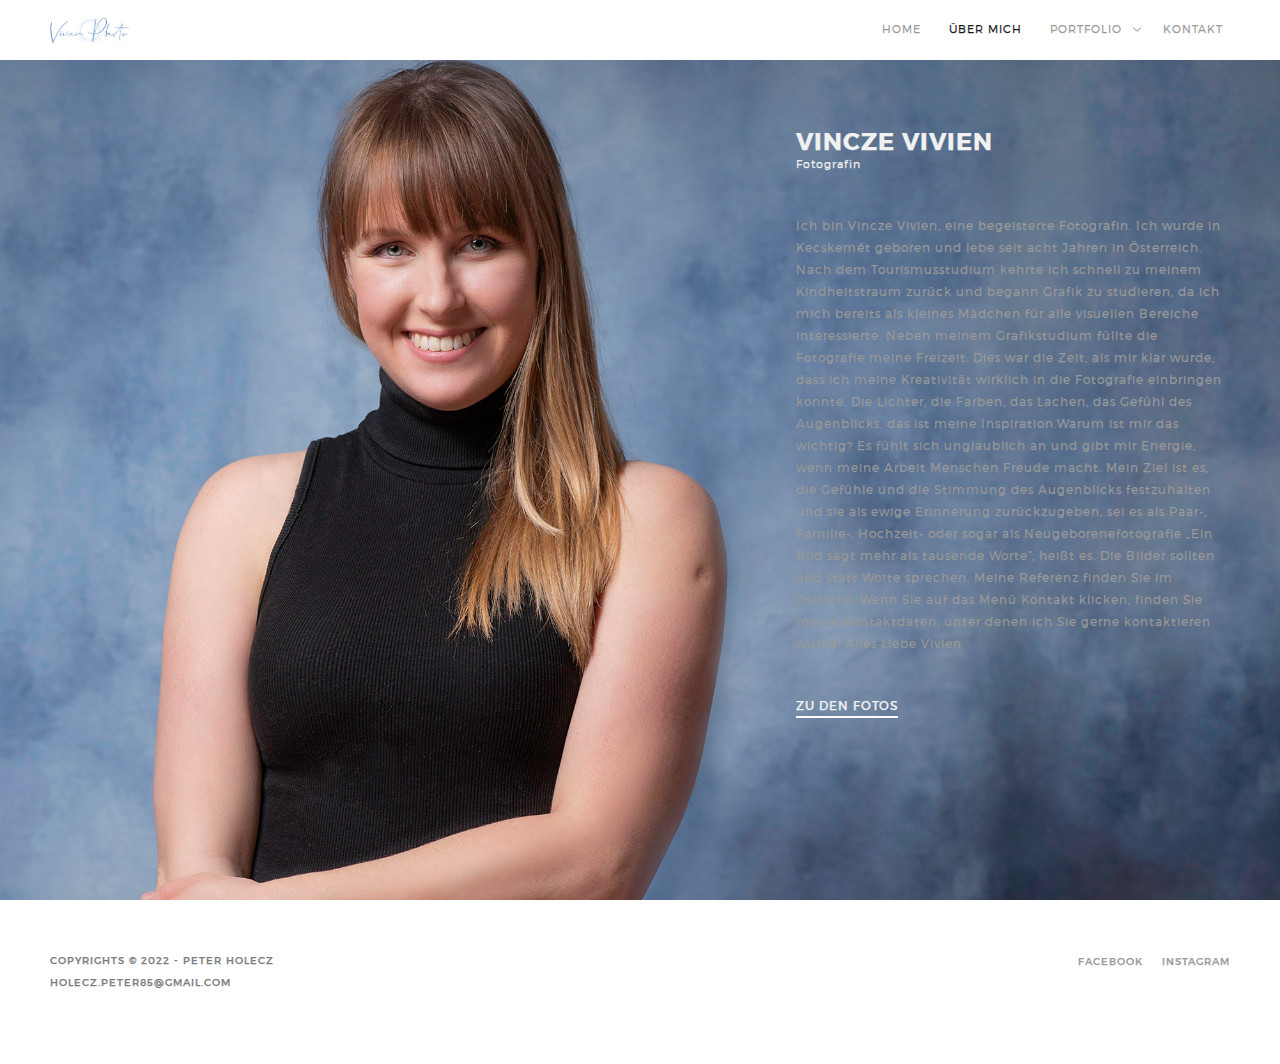
==== commit 4ca3c602: "remove jquerymigrate" ====
--- a/about.html
+++ b/about.html
@@ -105,8 +105,7 @@
 </div>			
 	
 <!--Javascript-->	
-<script src="js/jquery-1.11.3.min.js" type="text/javascript"></script>
-<script src="js/jquery-migrate-1.2.1.js" type="text/javascript"></script>			
+<script src="js/jquery-1.11.3.min.js" type="text/javascript"></script>			
 <script src="js/jquery.flexslider-min.js" type="text/javascript"></script>
 <script src="js/venobox.min.js" type="text/javascript"></script>
 <script src="js/masonry.min.js" type="text/javascript"></script>
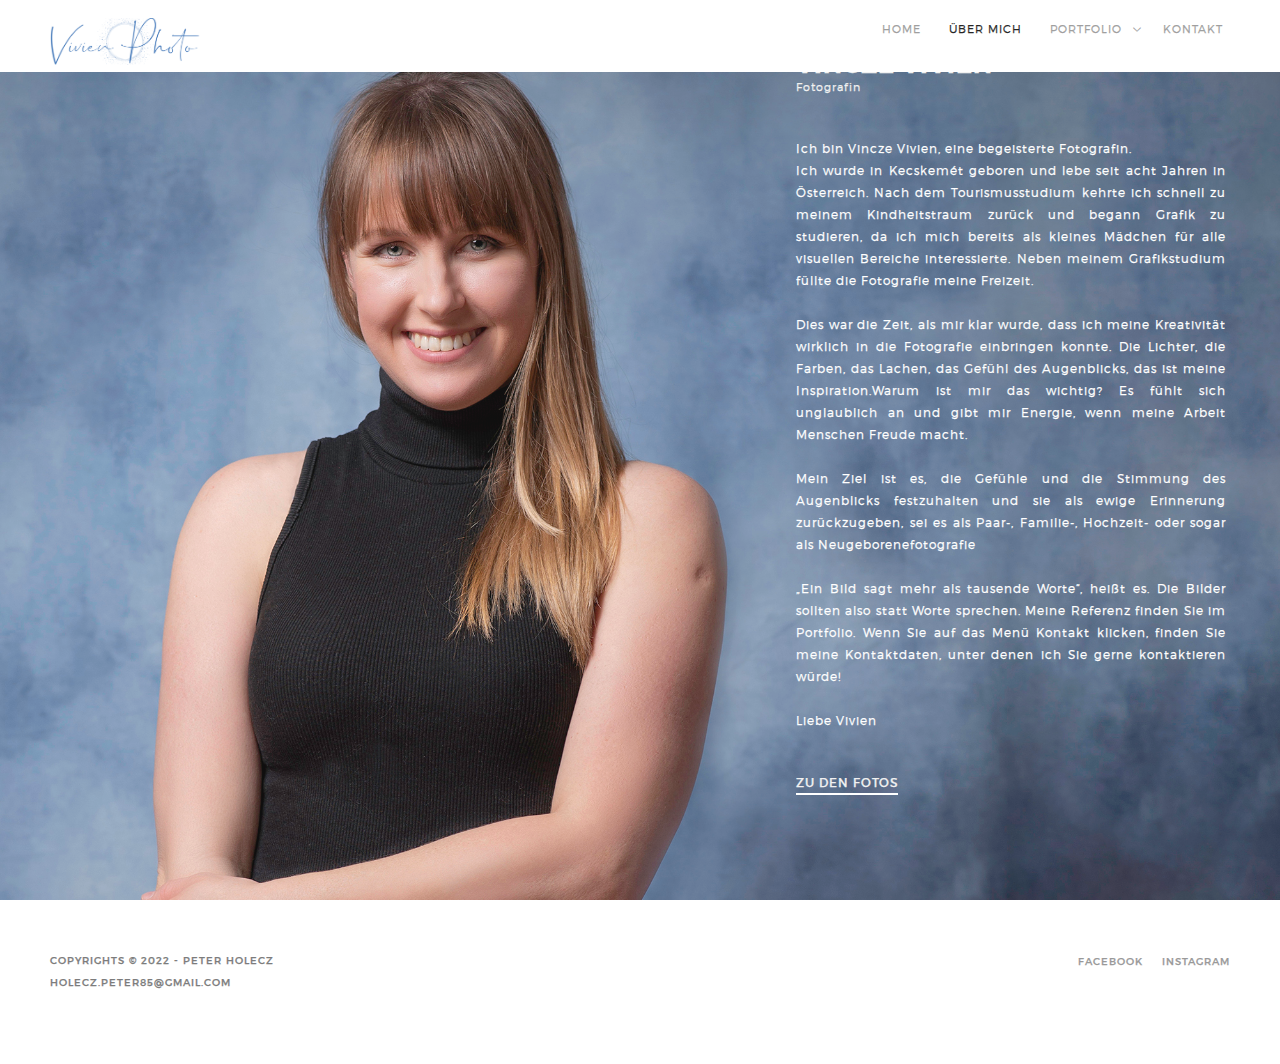
==== commit eb224652: "add cookie and few ui fix" ====
--- a/about.html
+++ b/about.html
@@ -64,7 +64,7 @@
 		</div>
 	</header>
 	<section class="about hero full">
-		<div class="background-image hero  profile full">
+		<div class="background-image hero profile full">
 			<img alt="" class="" src="img/about/about.jpg">
 		</div>
 		<div class="container vertical-align">
@@ -73,13 +73,19 @@
 					<div class="content-inner">
 						<h1>Vincze Vivien<span>Fotografin</span></h1>
 						<p>Ich bin Vincze Vivien, eine begeisterte Fotografin.
-									Ich wurde in Kecskemét geboren und lebe seit acht Jahren in Österreich.
-									Nach dem Tourismusstudium kehrte ich schnell zu meinem Kindheitstraum zurück und begann Grafik zu studieren, da ich mich bereits als kleines Mädchen für alle visuellen Bereiche interessierte. Neben meinem Grafikstudium füllte die Fotografie meine Freizeit.
-									Dies war die Zeit, als mir klar wurde, dass ich meine Kreativität wirklich in die Fotografie einbringen konnte. Die Lichter, die Farben, das Lachen, das Gefühl des Augenblicks, das ist meine Inspiration.Warum ist mir das wichtig? Es fühlt sich unglaublich an und gibt mir Energie, wenn meine Arbeit Menschen Freude macht.
-									Mein Ziel ist es, die Gefühle und die Stimmung des Augenblicks festzuhalten und sie als ewige Erinnerung zurückzugeben, sei es als Paar-, Familie-, Hochzeit- oder sogar als Neugeborenefotografie
-									„Ein Bild sagt mehr als tausende Worte“, heißt es. Die Bilder sollten also statt Worte sprechen. Meine Referenz finden Sie im Portfolio. Wenn Sie auf das Menü Kontakt klicken, finden Sie meine Kontaktdaten, unter denen ich Sie gerne kontaktieren würde!
-									Alles Liebe
-									Vivien</p>
+							<br>Ich wurde in Kecskemét geboren und lebe seit acht Jahren in Österreich.
+									Nach dem Tourismusstudium kehrte ich schnell zu meinem Kindheitstraum zurück und begann Grafik zu studieren, 
+									da ich mich bereits als kleines Mädchen für alle visuellen Bereiche interessierte. 
+									Neben meinem Grafikstudium füllte die Fotografie meine Freizeit.<br><br>
+									Dies war die Zeit, als mir klar wurde, dass ich meine Kreativität wirklich in die Fotografie einbringen konnte. 
+									Die Lichter, die Farben, das Lachen, das Gefühl des Augenblicks, das ist meine Inspiration.Warum ist mir das wichtig? 
+									Es fühlt sich unglaublich an und gibt mir Energie, wenn meine Arbeit Menschen Freude macht.<br><br>
+									Mein Ziel ist es, die Gefühle und die Stimmung des Augenblicks festzuhalten und sie als ewige Erinnerung zurückzugeben, 
+									sei es als Paar-, Familie-, Hochzeit- oder sogar als Neugeborenefotografie <br><br>
+									„Ein Bild sagt mehr als tausende Worte“, heißt es. Die Bilder sollten also statt Worte sprechen. 
+									Meine Referenz finden Sie im Portfolio. Wenn Sie auf das Menü Kontakt klicken, finden Sie meine Kontaktdaten, 
+									unter denen ich Sie gerne kontaktieren würde!<br><br> 
+									Liebe Vivien</p>
 						<a href="works_babybauch.html" class="link link-light">zu den Fotos</a>
 					</div>	
 				</div>
--- a/css/main.css
+++ b/css/main.css
@@ -96,7 +96,32 @@
 		filter:alpha(opacity=100);
    }
 	  
-
+   .album-cat.nav{
+	margin: 0 auto;
+    position: static;
+    width: 45%;
+	background: #ffffff;
+    border-radius: 3px;
+	-moz-border-radius:3px;
+	-webkit-border-radius :3px;
+	-ms-border-radius:3px;
+	-o-border-radius:3px;
+    height: auto;
+	padding: 6px 0;
+	text-align:center;
+}
+
+.album-cat.nav li a.active {
+    color:#181818;
+}
+.album-cat.nav li{
+	display:inline-block;
+	margin:0 8px;
+}
+
+.gray{
+	background-color: #f1f1f1
+}
 /*
 *	SELFIE (HTML version)
 * 	Copyright 2015
@@ -187,7 +212,7 @@
 
 .main-nav .logo {
     bottom: 7px;
-    max-width: 80px;
+    max-width: 150px;
     position: relative;
 	margin-top:25px;
 }
@@ -505,6 +530,7 @@
 
 .hero .content-inner{
 	position:relative;
+	text-align: justify;
 }
 
 
@@ -633,7 +659,7 @@
 
 
 .about .profile-info p {
-	color:#999999;
+	color:white;
 	font-size:12px;
 }
 
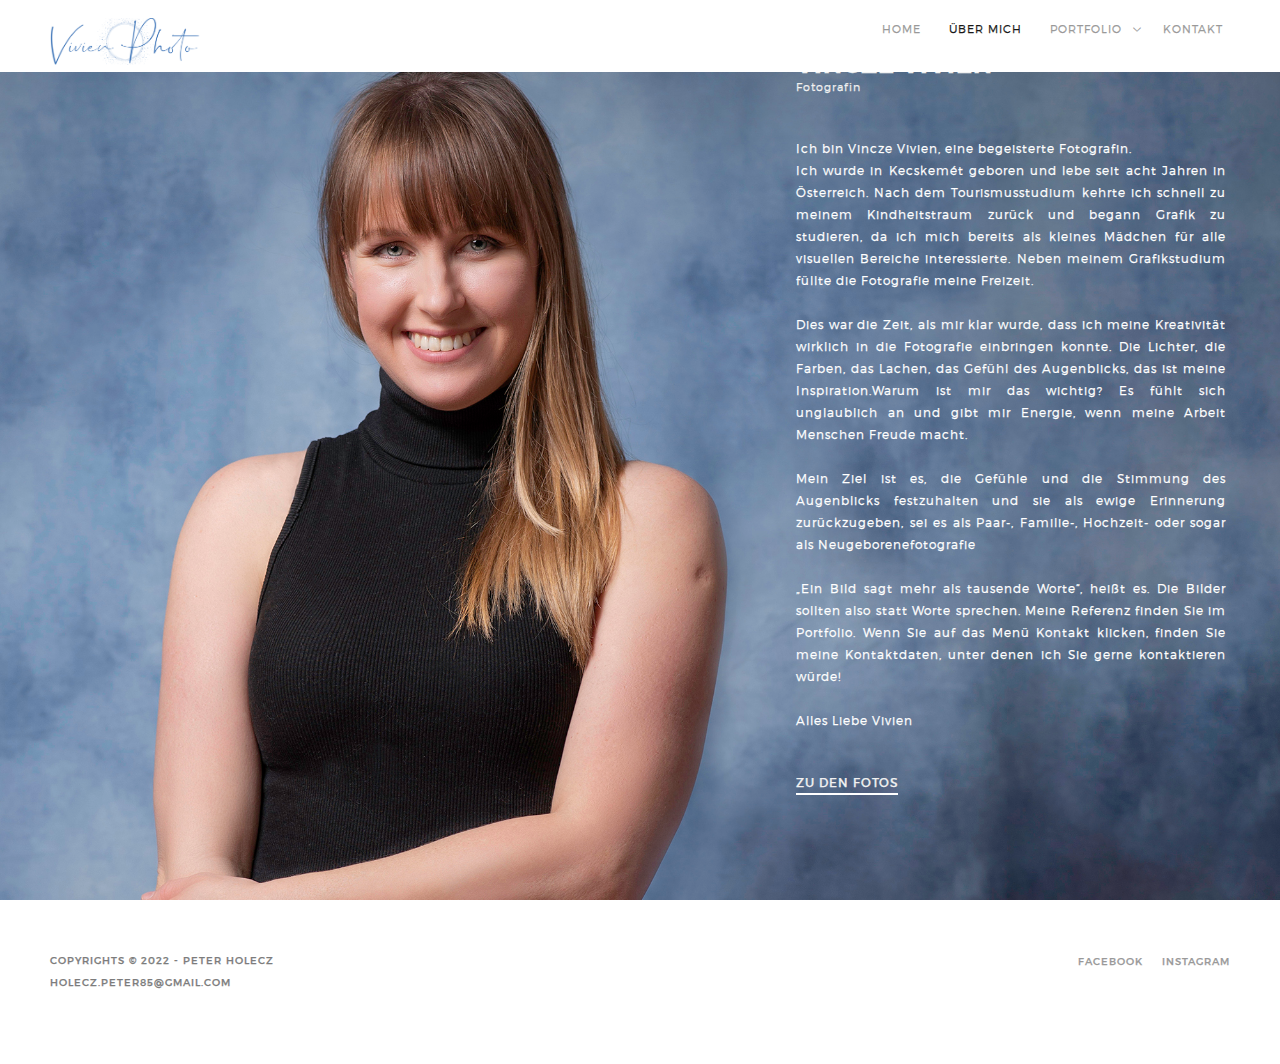
==== commit 0f16f228: "alles liebe" ====
--- a/about.html
+++ b/about.html
@@ -85,7 +85,7 @@
 									„Ein Bild sagt mehr als tausende Worte“, heißt es. Die Bilder sollten also statt Worte sprechen. 
 									Meine Referenz finden Sie im Portfolio. Wenn Sie auf das Menü Kontakt klicken, finden Sie meine Kontaktdaten, 
 									unter denen ich Sie gerne kontaktieren würde!<br><br> 
-									Liebe Vivien</p>
+									Alles Liebe Vivien</p>
 						<a href="works_babybauch.html" class="link link-light">zu den Fotos</a>
 					</div>	
 				</div>
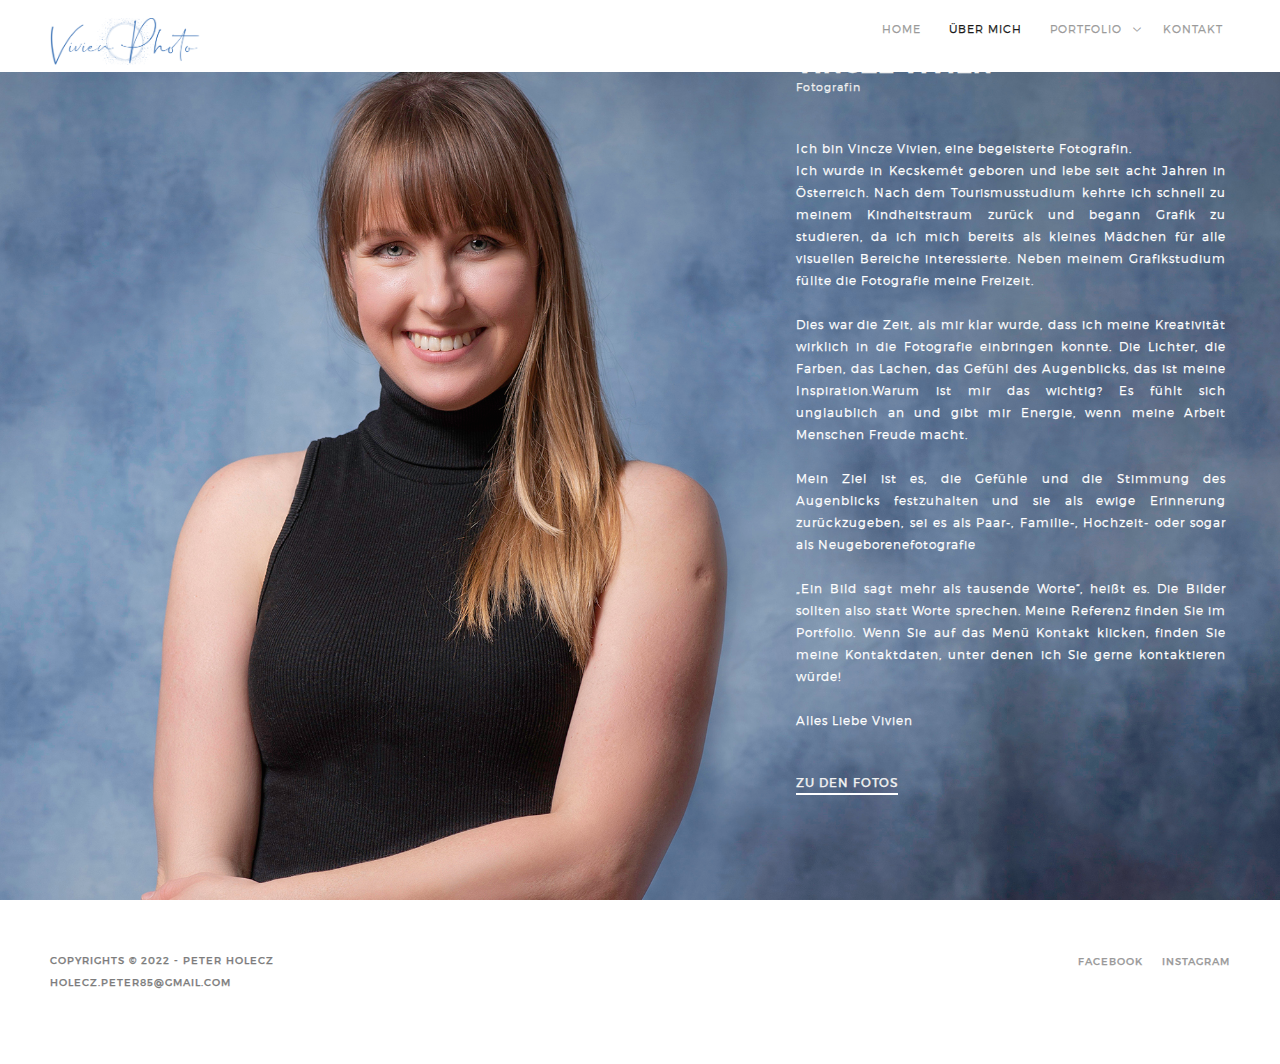
==== commit d4bb7b8e: "add mixed content meta" ====
--- a/about.html
+++ b/about.html
@@ -10,6 +10,7 @@
         <title>Vivien Vincze Fotografin</title>
         <meta name="description" content="">
         <meta name="viewport" content="width=device-width, initial-scale=1">
+		<meta http-equiv="Content-Security-Policy" content="upgrade-insecure-requests">
         <link href="css/flexslider.css" rel="stylesheet" type="text/css" media="all"/>
         <link href="css/skeleton.css" rel="stylesheet" type="text/css" media="all"/>
  		<link href="css/base.css" rel="stylesheet" type="text/css" media="all"/>
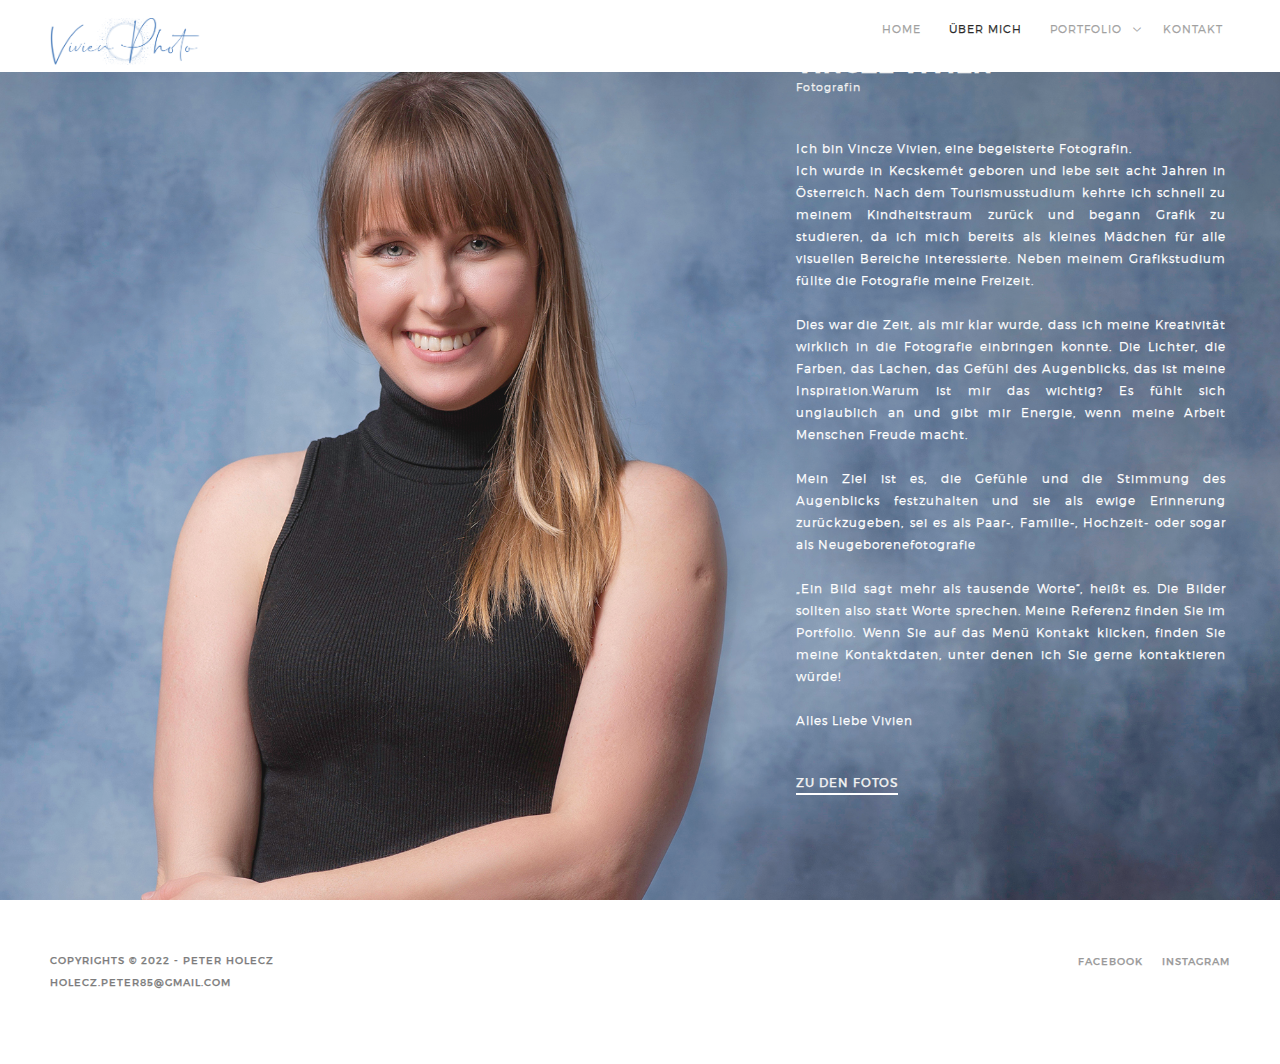
==== commit 4d03feb9: "fix html remove php" ====
--- a/about.html
+++ b/about.html
@@ -1,10 +1,7 @@
 
 <!DOCTYPE html>
-<!--[if lt IE 7]>      <html class="no-js lt-ie9 lt-ie8 lt-ie7"> <![endif]-->
-<!--[if IE 7]>         <html class="no-js lt-ie9 lt-ie8"> <![endif]-->
-<!--[if IE 8]>         <html class="no-js lt-ie9"> <![endif]-->
-<!--[if gt IE 8]><!--> 
-<html class="no-js"> <!--<![endif]-->
+
+<html class="no-js">
     <head>
         <meta charset="utf-8">
         <title>Vivien Vincze Fotografin</title>
@@ -18,9 +15,7 @@
 		<link href="css/font.css" rel="stylesheet" type="text/css">
 		<link href="css/fontello.css" rel="stylesheet" type="text/css">
 		<link href="css/themify-icons.css" rel="stylesheet" type="text/css">
-        <!--[if gte IE 9]>
-        	<link rel="stylesheet" type="text/css" href="css/ie9.css" />
-		<![endif]-->
+       
     </head>
     <body>
 <div id="loader">
@@ -109,9 +104,7 @@
 			</div>
 		</div>
 	</footer>
-</div>			
-	
-<!--Javascript-->	
+</div>				
 <script src="js/jquery-1.11.3.min.js" type="text/javascript"></script>			
 <script src="js/jquery.flexslider-min.js" type="text/javascript"></script>
 <script src="js/venobox.min.js" type="text/javascript"></script>
@@ -120,12 +113,5 @@
 <script src="js/modernizr.js" type="text/javascript"></script>
 <script src="js/script.js" type="text/javascript"></script>
 
-
-<!-- Google analytics -->
-
-
-<!-- End google analytics -->
-
-
     </body>
 </html>
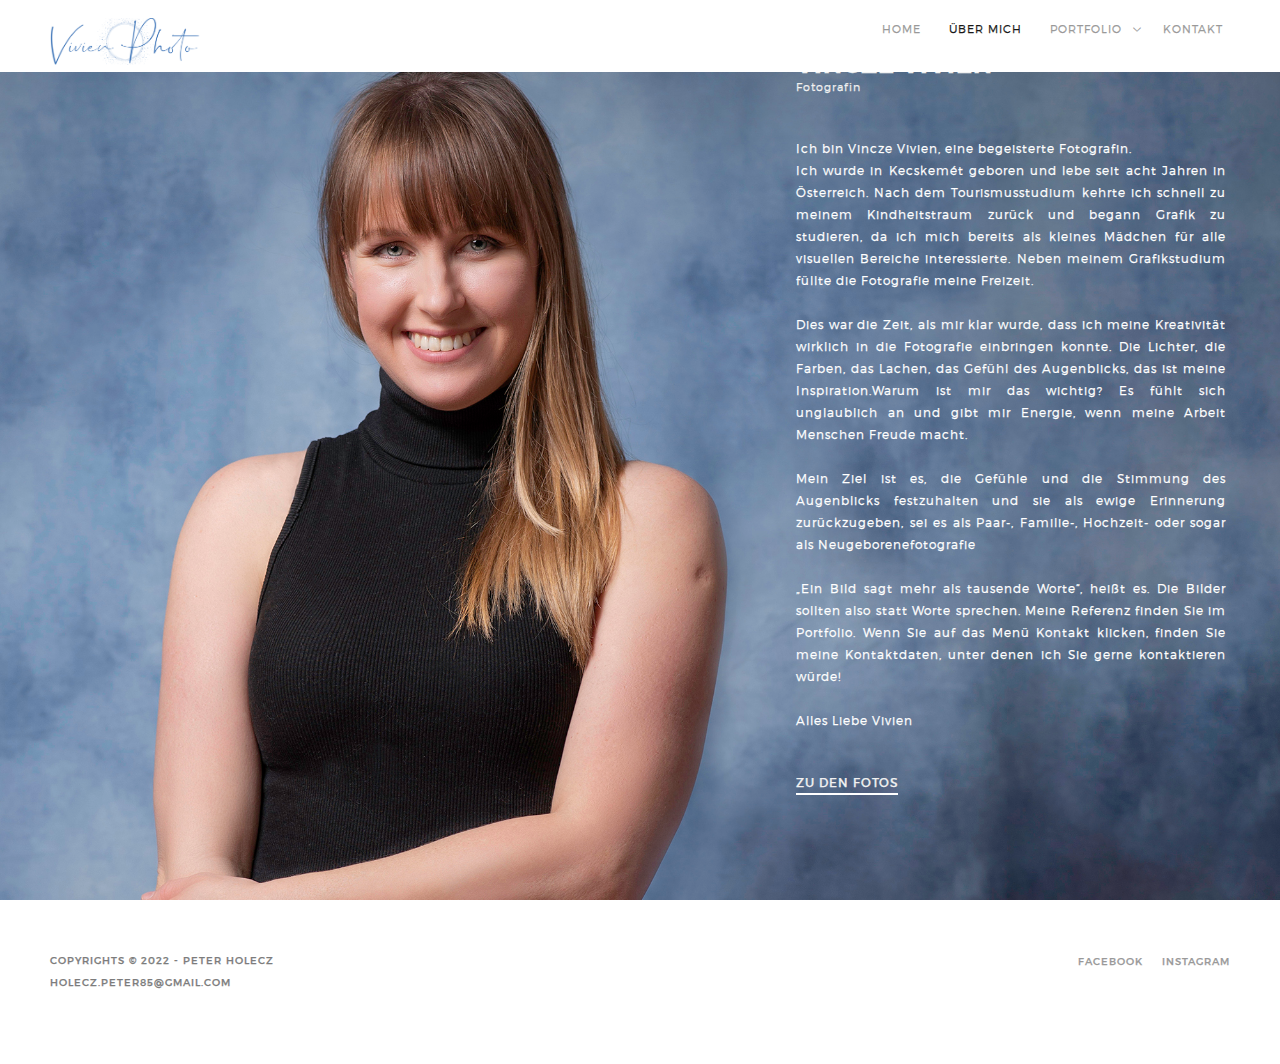
==== commit 3454c1b3: "fix html" ====
--- a/about.html
+++ b/about.html
@@ -1,13 +1,15 @@
 
 <!DOCTYPE html>
-
-<html class="no-js">
+<!--[if lt IE 7]>      <html class="no-js lt-ie9 lt-ie8 lt-ie7"> <![endif]-->
+<!--[if IE 7]>         <html class="no-js lt-ie9 lt-ie8"> <![endif]-->
+<!--[if IE 8]>         <html class="no-js lt-ie9"> <![endif]-->
+<!--[if gt IE 8]><!--> 
+<html class="no-js"> <!--<![endif]-->
     <head>
         <meta charset="utf-8">
         <title>Vivien Vincze Fotografin</title>
         <meta name="description" content="">
         <meta name="viewport" content="width=device-width, initial-scale=1">
-		<meta http-equiv="Content-Security-Policy" content="upgrade-insecure-requests">
         <link href="css/flexslider.css" rel="stylesheet" type="text/css" media="all"/>
         <link href="css/skeleton.css" rel="stylesheet" type="text/css" media="all"/>
  		<link href="css/base.css" rel="stylesheet" type="text/css" media="all"/>
@@ -15,7 +17,9 @@
 		<link href="css/font.css" rel="stylesheet" type="text/css">
 		<link href="css/fontello.css" rel="stylesheet" type="text/css">
 		<link href="css/themify-icons.css" rel="stylesheet" type="text/css">
-       
+        <!--[if gte IE 9]>
+        	<link rel="stylesheet" type="text/css" href="css/ie9.css" />
+		<![endif]-->
     </head>
     <body>
 <div id="loader">
@@ -104,7 +108,9 @@
 			</div>
 		</div>
 	</footer>
-</div>				
+</div>			
+	
+<!--Javascript-->	
 <script src="js/jquery-1.11.3.min.js" type="text/javascript"></script>			
 <script src="js/jquery.flexslider-min.js" type="text/javascript"></script>
 <script src="js/venobox.min.js" type="text/javascript"></script>
@@ -113,5 +119,12 @@
 <script src="js/modernizr.js" type="text/javascript"></script>
 <script src="js/script.js" type="text/javascript"></script>
 
+
+<!-- Google analytics -->
+
+
+<!-- End google analytics -->
+
+
     </body>
 </html>
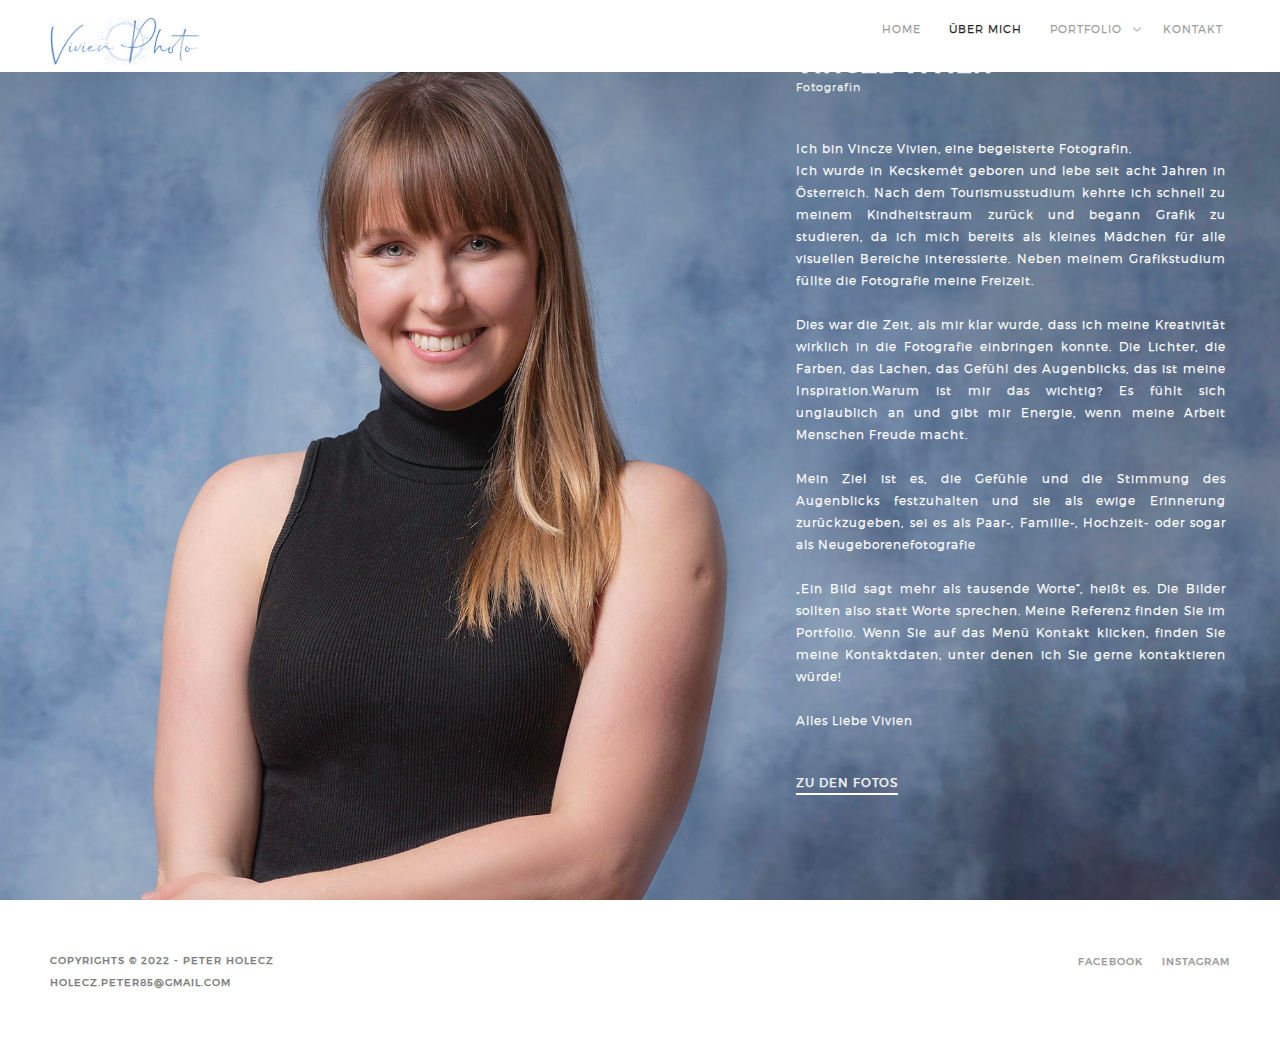
==== commit 8f574ace: "add content src-pol" ====
--- a/about.html
+++ b/about.html
@@ -10,6 +10,7 @@
         <title>Vivien Vincze Fotografin</title>
         <meta name="description" content="">
         <meta name="viewport" content="width=device-width, initial-scale=1">
+		<meta http-equiv="Content-Security-Policy" content="upgrade-insecure-requests">
         <link href="css/flexslider.css" rel="stylesheet" type="text/css" media="all"/>
         <link href="css/skeleton.css" rel="stylesheet" type="text/css" media="all"/>
  		<link href="css/base.css" rel="stylesheet" type="text/css" media="all"/>
